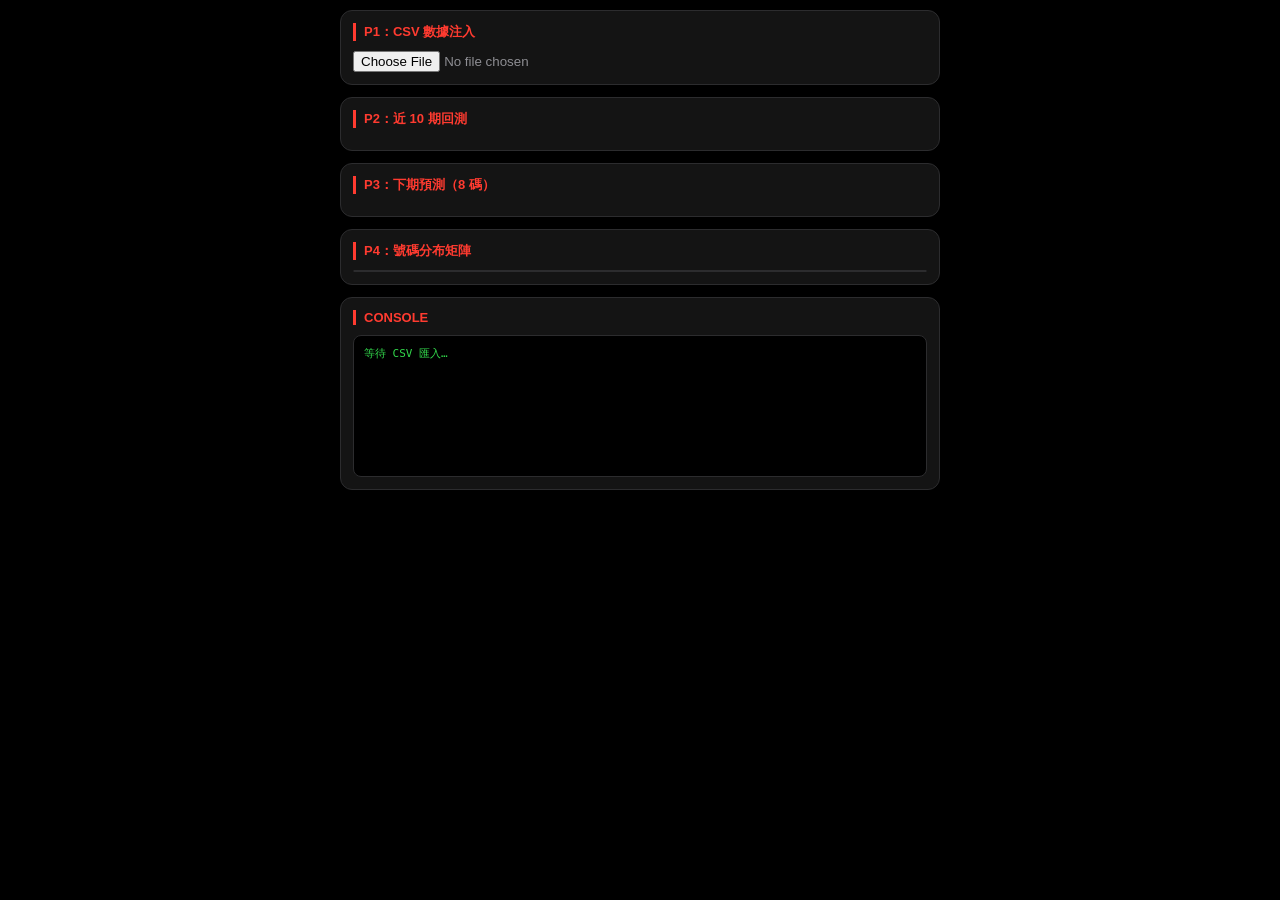
==== index.html @ 47a1ee24 "Update index.html" ====
<!DOCTYPE html>
<html lang="zh-TW">
<head>
<meta charset="UTF-8">
<meta name="viewport" content="width=device-width, initial-scale=1.0, maximum-scale=1.0, user-scalable=no">
<title>Oracle V53.8-天天樂優化版</title>

<style>
:root {
    --bg:#000; --panel:#141414; --primary:#ff3b30;
    --border:#2c2c2e; --text:#fff; --sub:#8e8e93; --hit:#ffd60a;
}
body {
    font-family:'PingFang TC',sans-serif;
    background:var(--bg); color:var(--text);
    margin:0; padding:10px; font-size:13px;
}
.container { max-width:600px; margin:auto; display:flex; flex-direction:column; gap:12px; }
.panel { background:var(--panel); border:1px solid var(--border); border-radius:12px; padding:12px; }
.panel-header {
    color:var(--primary); font-weight:bold;
    border-left:3px solid var(--primary);
    padding-left:8px; margin-bottom:10px;
}
.bt-row { border-bottom:1px solid var(--border); padding:10px 0; display:flex; flex-direction:column; gap:6px; }
.bt-meta { display:flex; justify-content:space-between; color:var(--sub); font-size:11px; }
.num-group { display:flex; gap:4px; align-items:center; }
.num-label { width:30px; font-size:10px; color:var(--sub); }
.n-box {
    width:22px; height:22px; border-radius:4px;
    background:#2c2c2e; display:flex;
    align-items:center; justify-content:center;
    font-size:11px; font-weight:bold;
}
.n-box.hit { background:var(--hit); color:#000; box-shadow:0 0 8px var(--hit); }
.star-tag { background:var(--primary); padding:2px 8px; border-radius:4px; font-weight:900; }
.ball-row { display:flex; flex-wrap:wrap; gap:8px; }
.ball {
    width:40px; height:40px; border-radius:50%;
    display:flex; align-items:center; justify-content:center;
    background:#1a1a1a; border:2px solid var(--primary);
    color:var(--primary); font-size:18px; font-weight:bold;
}
.matrix-scroll { overflow-x:auto; border:1px solid var(--border); border-radius:8px; background:#000; }
.m-table { border-collapse:collapse; white-space:nowrap; width:100%; }
.m-table td,.m-table th { border:1px solid #222; width:20px; height:20px; text-align:center; font-size:10px; }
.m-head { background:#1a1a1a; color:var(--primary); position:sticky; top:0; }
.m-date { background:#1a1a1a; color:var(--sub); position:sticky; left:0; width:50px; z-index:5; }
.m-ball { background:var(--primary); width:12px; height:12px; border-radius:50%; display:inline-block; }
#logBox {
    background:#000; color:#32d74b;
    padding:10px; height:120px;
    overflow-y:auto; font-family:monospace;
    font-size:11px; border:1px solid var(--border);
    border-radius:8px;
}
</style>
</head>

<body>
<div class="container">

<div class="panel">
    <div class="panel-header">P1：CSV 數據注入</div>
    <input type="file" id="csvFile" accept=".csv" style="color:#8e8e93">
</div>

<div class="panel">
    <div class="panel-header">P2：近 10 期回測</div>
    <div id="btBody"></div>
</div>

<div class="panel">
    <div class="panel-header">P3：下期預測（8 碼）</div>
    <div id="nextPred" class="ball-row"></div>
</div>

<div class="panel">
    <div class="panel-header">P4：號碼分布矩陣</div>
    <div id="matrixCont" class="matrix-scroll"></div>
</div>

<div class="panel">
    <div class="panel-header">CONSOLE</div>
    <div id="logBox">等待 CSV 匯入…</div>
</div>

</div>

<script>
let rawData = [];
const pad = n => n.toString().padStart(2,'0');
const log = m => { const b=document.getElementById('logBox'); b.innerHTML+=`> ${m}<br>`; b.scrollTop=b.scrollHeight; };
const formatDate = s => { const p=s.split(/[-/]/); return p.length>=3?`${p[1]}/${p[2]}`:s; };

/* =========================
   天天樂 2★ 穩定核心演算法
   ========================= */
function getPrediction(hist){
    if(hist.length<30) return [1,2,11,12,21,22,31,32];

    const last = hist[hist.length-1].nums;
    let scores=[];

    for(let i=1;i<=39;i++){
        let gap=0;
        for(let k=hist.length-1;k>=0;k--){
            if(!hist[k].nums.includes(i)) gap++;
            else break;
        }
        let hot=0;
        hist.slice(-10).forEach(d=>{ if(d.nums.includes(i)) hot++; });

        let adj=0;
        last.forEach(n=>{
            if(Math.abs(n-i)===1) adj+=1;
            if(n%10===i%10) adj+=1.2;
        });

        scores.push({
            n:i, gap, hot,
            s:(gap>=18&&gap<=30?900:gap>30?300:0)+hot*180+adj*220
        });
    }

    /* 核心 5 碼（密度團塊） */
    let corePool=scores.filter(x=>x.gap>=18&&x.gap<=30).sort((a,b)=>b.s-a.s).slice(0,12);
    let core=[corePool[0].n];

    corePool.forEach(x=>{
        if(core.length>=5) return;
        if(x.n%10===core[0]%10||Math.abs(x.n-core[0])===1) core.push(x.n);
    });
    corePool.forEach(x=>{ if(core.length<5&&!core.includes(x.n)) core.push(x.n); });

    /* 擴展 3 碼（衝星用） */
    let expand=[];
    scores.sort((a,b)=>b.s-a.s).forEach(x=>{
        if(expand.length>=3) return;
        if(!core.includes(x.n)&&core.every(c=>Math.abs(c-x.n)>=2)) expand.push(x.n);
    });

    return [...core,...expand].sort((a,b)=>a-b);
}

/* ========================= */
document.getElementById('csvFile').addEventListener('change',e=>{
    const r=new FileReader();
    r.onload=()=>{
        rawData=r.result.replace(/\r/g,'').trim().split('\n').map(l=>{
            const c=l.split(',');
            return { date:c[0], nums:c.slice(1,6).map(n=>parseInt(n)).filter(n=>!isNaN(n)).sort((a,b)=>a-b) };
        }).filter(r=>r.nums.length===5);
        document.getElementById('logBox').innerHTML='';
        run();
    };
    r.readAsText(e.target.files[0]);
});

function run(){
    let bt='', star={0:0,1:0,2:0,3:0,4:0}, totalHits=0;
    for(let i=30;i<rawData.length;i++){
        const p=getPrediction(rawData.slice(0,i));
        const h=rawData[i].nums.filter(n=>p.includes(n)).length;
        star[Math.min(h,4)]++; totalHits+=h;
    }

    rawData.slice(-10).reverse().forEach(row=>{
        const p=getPrediction(rawData.slice(0,rawData.indexOf(row)));
        const h=row.nums.filter(n=>p.includes(n));
        bt+=`
        <div class="bt-row">
            <div class="bt-meta"><span>${formatDate(row.date)}</span><span class="star-tag">${h.length}★</span></div>
            <div class="num-group"><span class="num-label">開獎</span>${row.nums.map(n=>`<div class="n-box ${p.includes(n)?'hit':''}">${pad(n)}</div>`).join('')}</div>
            <div class="num-group"><span class="num-label">預測</span>${p.map(n=>`<div class="n-box">${pad(n)}</div>`).join('')}</div>
        </div>`;
    });

    document.getElementById('btBody').innerHTML=bt;
    document.getElementById('nextPred').innerHTML=getPrediction(rawData).map(n=>`<div class="ball">${pad(n)}</div>`).join('');

    log(`V53.8 天天樂優化啟動`);
    log(`資料期數：${rawData.length}`);
    log(`平均命中：${(totalHits/(rawData.length-30)).toFixed(2)} 碼`);
    log(`2★以上占比：${((star[2]+star[3]+star[4])/(rawData.length-30)*100).toFixed(1)}%`);
}
</script>
</body>
</html>
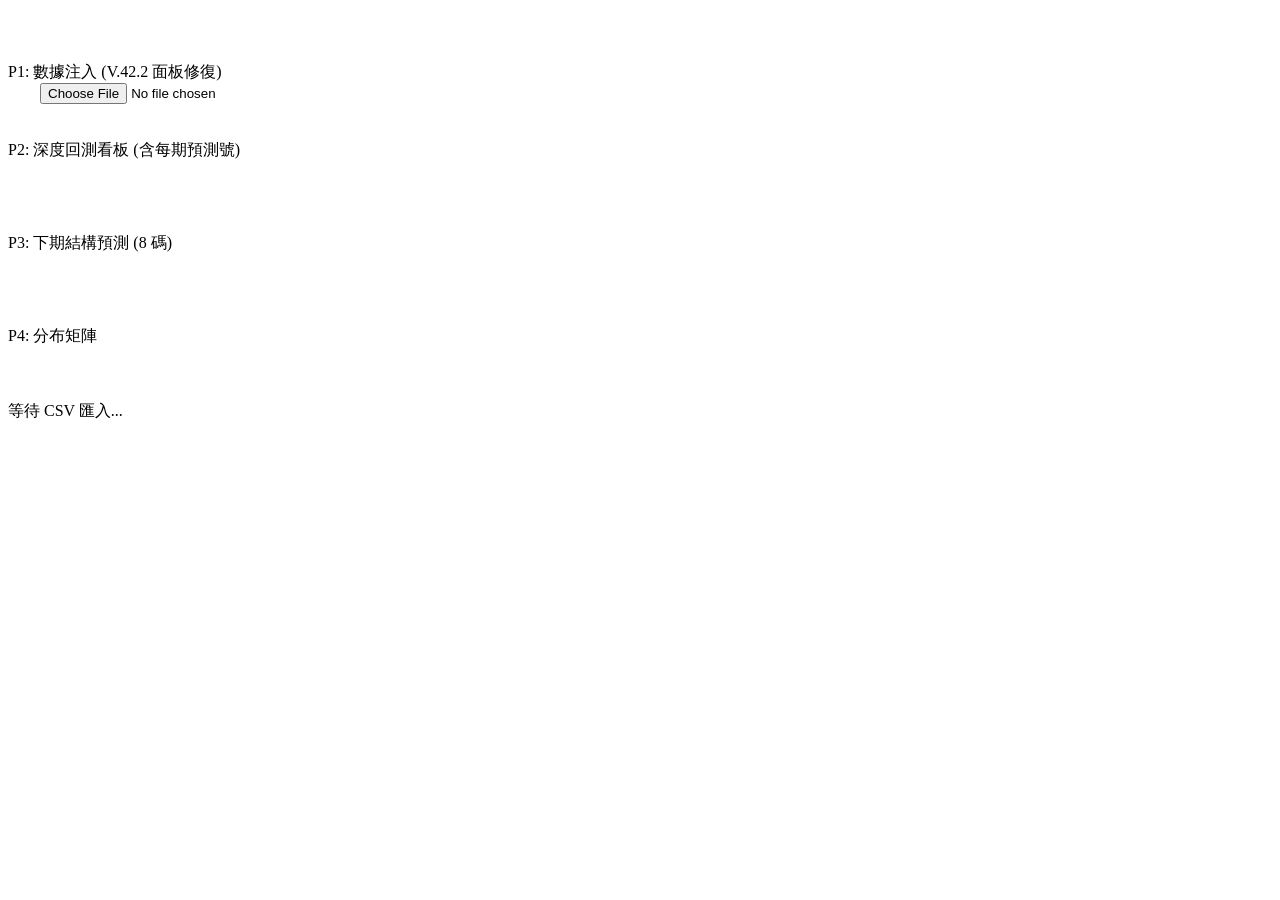
==== commit 2c4bc7e3: "Update index.html" ====
--- a/index.html
+++ b/index.html
@@ -1,189 +1,145 @@
 <!DOCTYPE html>
 <html lang="zh-TW">
 <head>
-<meta charset="UTF-8">
-<meta name="viewport" content="width=device-width, initial-scale=1.0, maximum-scale=1.0, user-scalable=no">
-<title>Oracle V53.8-天天樂優化版</title>
+    <meta charset="UTF-8">
+    <meta name="viewport" content="width=device-width, initial-scale=1.0, maximum-scale=1.0, user-scalable=no">
+    <title>539 精準分析 V.42.2</title>
+    <style>
+        :root { --bg: #000; --panel: #1c1c1e; --primary: #ffd60a; --border: #38383a; --text: #fff; --sub: #8e8e93; --hit: #ff375f; --accent: #0a84ff; --success: #32d74b; }
+        body { font-family: 'PingFang TC', sans-serif; background: var(--bg); color: var(--text); margin: 0; padding: 10px; font-size: 13px; }
+        .container { display: flex; flex-direction: column; gap: 12px; }
+        .panel { background: var(--panel); border-radius: 12px; padding: 12px; border: 1px solid var(--border); }
+        .panel-header { color: var(--primary); font-weight: bold; margin-bottom: 10px; border-left: 3px solid var(--primary); padding-left: 8px; font-size: 14px; }
+        
+        /* P2 修正樣式：確保預測與開獎對齊 */
+        .bt-row { border-bottom: 1px solid var(--border); padding: 10px 0; display: flex; flex-direction: column; gap: 6px; }
+        .bt-meta { display: flex; justify-content: space-between; color: var(--sub); font-size: 11px; }
+        .num-group { display: flex; gap: 4px; align-items: center; }
+        .num-label { font-size: 10px; color: var(--sub); width: 30px; flex-shrink: 0; }
+        .n-box { width: 22px; height: 22px; display: flex; align-items: center; justify-content: center; border-radius: 4px; background: #2c2c2e; font-size: 11px; font-weight: bold; }
+        .n-box.hit { background: var(--primary); color: #000; box-shadow: 0 0 5px var(--primary); }
+        .star-tag { background: var(--success); color: #000; padding: 2px 8px; border-radius: 4px; font-weight: 900; }
 
-<style>
-:root {
-    --bg:#000; --panel:#141414; --primary:#ff3b30;
-    --border:#2c2c2e; --text:#fff; --sub:#8e8e93; --hit:#ffd60a;
-}
-body {
-    font-family:'PingFang TC',sans-serif;
-    background:var(--bg); color:var(--text);
-    margin:0; padding:10px; font-size:13px;
-}
-.container { max-width:600px; margin:auto; display:flex; flex-direction:column; gap:12px; }
-.panel { background:var(--panel); border:1px solid var(--border); border-radius:12px; padding:12px; }
-.panel-header {
-    color:var(--primary); font-weight:bold;
-    border-left:3px solid var(--primary);
-    padding-left:8px; margin-bottom:10px;
-}
-.bt-row { border-bottom:1px solid var(--border); padding:10px 0; display:flex; flex-direction:column; gap:6px; }
-.bt-meta { display:flex; justify-content:space-between; color:var(--sub); font-size:11px; }
-.num-group { display:flex; gap:4px; align-items:center; }
-.num-label { width:30px; font-size:10px; color:var(--sub); }
-.n-box {
-    width:22px; height:22px; border-radius:4px;
-    background:#2c2c2e; display:flex;
-    align-items:center; justify-content:center;
-    font-size:11px; font-weight:bold;
-}
-.n-box.hit { background:var(--hit); color:#000; box-shadow:0 0 8px var(--hit); }
-.star-tag { background:var(--primary); padding:2px 8px; border-radius:4px; font-weight:900; }
-.ball-row { display:flex; flex-wrap:wrap; gap:8px; }
-.ball {
-    width:40px; height:40px; border-radius:50%;
-    display:flex; align-items:center; justify-content:center;
-    background:#1a1a1a; border:2px solid var(--primary);
-    color:var(--primary); font-size:18px; font-weight:bold;
-}
-.matrix-scroll { overflow-x:auto; border:1px solid var(--border); border-radius:8px; background:#000; }
-.m-table { border-collapse:collapse; white-space:nowrap; width:100%; }
-.m-table td,.m-table th { border:1px solid #222; width:20px; height:20px; text-align:center; font-size:10px; }
-.m-head { background:#1a1a1a; color:var(--primary); position:sticky; top:0; }
-.m-date { background:#1a1a1a; color:var(--sub); position:sticky; left:0; width:50px; z-index:5; }
-.m-ball { background:var(--primary); width:12px; height:12px; border-radius:50%; display:inline-block; }
-#logBox {
-    background:#000; color:#32d74b;
-    padding:10px; height:120px;
-    overflow-y:auto; font-family:monospace;
-    font-size:11px; border:1px solid var(--border);
-    border-radius:8px;
-}
-</style>
+        .matrix-scroll { overflow-x: auto; border: 1px solid var(--border); border-radius: 8px; }
+        .m-table { border-collapse: collapse; white-space: nowrap; }
+        .m-table td, .m-table th { border: 1px solid #333; width: 18px; height: 18px; text-align: center; font-size: 9px; }
+        .m-head { background: #2c2c2e; color: var(--primary); position: sticky; top: 0; }
+        .m-date { background: #2c2c2e; color: var(--sub); position: sticky; left: 0; width: 50px; z-index: 5; }
+        .m-ball { background: var(--hit); border-radius: 50%; width: 12px; height: 12px; display: inline-block; }
+        
+        #logBox { background: #000; color: var(--success); padding: 10px; height: 80px; overflow-y: auto; font-family: monospace; font-size: 11px; border: 1px solid var(--border); }
+        .ball-row { display: flex; flex-wrap: wrap; gap: 6px; }
+        .ball { width: 38px; height: 38px; display: flex; align-items: center; justify-content: center; background: #2c2c2e; border-radius: 50%; font-weight: bold; border: 2px solid var(--accent); color: var(--accent); font-size: 16px; }
+    </style>
 </head>
-
 <body>
 <div class="container">
-
-<div class="panel">
-    <div class="panel-header">P1：CSV 數據注入</div>
-    <input type="file" id="csvFile" accept=".csv" style="color:#8e8e93">
-</div>
-
-<div class="panel">
-    <div class="panel-header">P2：近 10 期回測</div>
-    <div id="btBody"></div>
-</div>
-
-<div class="panel">
-    <div class="panel-header">P3：下期預測（8 碼）</div>
-    <div id="nextPred" class="ball-row"></div>
-</div>
-
-<div class="panel">
-    <div class="panel-header">P4：號碼分布矩陣</div>
-    <div id="matrixCont" class="matrix-scroll"></div>
-</div>
-
-<div class="panel">
-    <div class="panel-header">CONSOLE</div>
-    <div id="logBox">等待 CSV 匯入…</div>
-</div>
-
+    <div class="panel">
+        <div class="panel-header">P1: 數據注入 (V.42.2 面板修復)</div>
+        <input type="file" id="csvFile" accept=".csv">
+    </div>
+    <div class="panel">
+        <div class="panel-header">P2: 深度回測看板 (含每期預測號)</div>
+        <div id="btBody"></div>
+    </div>
+    <div class="panel">
+        <div class="panel-header">P3: 下期結構預測 (8 碼)</div>
+        <div id="nextPred" class="ball-row"></div>
+    </div>
+    <div class="panel">
+        <div class="panel-header">P4: 分布矩陣</div>
+        <div class="matrix-scroll" id="matrixCont"></div>
+    </div>
+    <div class="panel"><div id="logBox">等待 CSV 匯入...</div></div>
 </div>
 
 <script>
-let rawData = [];
-const pad = n => n.toString().padStart(2,'0');
-const log = m => { const b=document.getElementById('logBox'); b.innerHTML+=`> ${m}<br>`; b.scrollTop=b.scrollHeight; };
-const formatDate = s => { const p=s.split(/[-/]/); return p.length>=3?`${p[1]}/${p[2]}`:s; };
+    let rawData = [];
+    const log = (m) => { const b = document.getElementById('logBox'); b.innerHTML += `> ${m}<br>`; b.scrollTop = b.scrollHeight; };
+    const pad = (n) => n.toString().padStart(2, '0');
+    const formatDate = (s) => { const p = s.split(/[-/]/); return p.length >= 3 ? `${p[1]}/${p[2]}` : s; };
 
-/* =========================
-   天天樂 2★ 穩定核心演算法
-   ========================= */
-function getPrediction(hist){
-    if(hist.length<30) return [1,2,11,12,21,22,31,32];
+    function getV422Prediction(hist) {
+        if(hist.length < 20) return [1,2,3,4,5,6,7,8];
+        let stats = Array(40).fill(0).map((_, i) => ({ n: i, score: 0 }));
+        const lastRow = hist[hist.length-1].nums;
+        for(let i=1; i<=39; i++) {
+            let gap = 0;
+            for(let k=hist.length-1; k>=0; k--) {
+                if(!hist[k].nums.includes(i)) gap++; else break;
+            }
+            stats[i].score += (gap <= 12) ? (gap * 3.0) : Math.max(0, 38 - gap); 
+        }
+        let tailMap = Array(10).fill(0);
+        hist.slice(-15).forEach(d => d.nums.forEach(n => tailMap[n%10]++));
+        for(let i=1; i<=39; i++) stats[i].score += (tailMap[i%10] * 3.2);
+        lastRow.forEach(ln => {
+            if(ln > 1) stats[ln-1].score += 20;
+            if(ln < 39) stats[ln+1].score += 20;
+            stats[ln].score += 15; 
+        });
+        let zones = [[],[],[]];
+        for(let i=1; i<=39; i++) {
+            let z = Math.min(Math.floor((i-1)/13), 2);
+            zones[z].push(stats[i]);
+        }
+        let pool = [];
+        zones.forEach(z => pool.push(...z.sort((a,b)=>b.score-a.score).slice(0, 3)));
+        return pool.sort((a,b)=>b.score-a.score || a.n-b.n).slice(0, 8).map(x=>x.n).sort((a,b)=>a-b);
+    }
 
-    const last = hist[hist.length-1].nums;
-    let scores=[];
+    document.getElementById('csvFile').addEventListener('change', e => {
+        const reader = new FileReader();
+        reader.onload = () => {
+            rawData = reader.result.replace(/\r/g, "").trim().split('\n').map(l => {
+                const c = l.split(',');
+                return { date: c[0].trim(), nums: c.slice(1, 6).map(x => parseInt(x.trim())).filter(x => !isNaN(x)).sort((a,b)=>a-b) };
+            }).filter(r => r.nums.length === 5);
+            document.getElementById('logBox').innerHTML = "";
+            runV422();
+        };
+        reader.readAsText(e.target.files[0]);
+    });
 
-    for(let i=1;i<=39;i++){
-        let gap=0;
-        for(let k=hist.length-1;k>=0;k--){
-            if(!hist[k].nums.includes(i)) gap++;
-            else break;
-        }
-        let hot=0;
-        hist.slice(-10).forEach(d=>{ if(d.nums.includes(i)) hot++; });
-
-        let adj=0;
-        last.forEach(n=>{
-            if(Math.abs(n-i)===1) adj+=1;
-            if(n%10===i%10) adj+=1.2;
-        });
-
-        scores.push({
-            n:i, gap, hot,
-            s:(gap>=18&&gap<=30?900:gap>30?300:0)+hot*180+adj*220
-        });
-    }
-
-    /* 核心 5 碼（密度團塊） */
-    let corePool=scores.filter(x=>x.gap>=18&&x.gap<=30).sort((a,b)=>b.s-a.s).slice(0,12);
-    let core=[corePool[0].n];
-
-    corePool.forEach(x=>{
-        if(core.length>=5) return;
-        if(x.n%10===core[0]%10||Math.abs(x.n-core[0])===1) core.push(x.n);
-    });
-    corePool.forEach(x=>{ if(core.length<5&&!core.includes(x.n)) core.push(x.n); });
-
-    /* 擴展 3 碼（衝星用） */
-    let expand=[];
-    scores.sort((a,b)=>b.s-a.s).forEach(x=>{
-        if(expand.length>=3) return;
-        if(!core.includes(x.n)&&core.every(c=>Math.abs(c-x.n)>=2)) expand.push(x.n);
-    });
-
-    return [...core,...expand].sort((a,b)=>a-b);
-}
-
-/* ========================= */
-document.getElementById('csvFile').addEventListener('change',e=>{
-    const r=new FileReader();
-    r.onload=()=>{
-        rawData=r.result.replace(/\r/g,'').trim().split('\n').map(l=>{
-            const c=l.split(',');
-            return { date:c[0], nums:c.slice(1,6).map(n=>parseInt(n)).filter(n=>!isNaN(n)).sort((a,b)=>a-b) };
-        }).filter(r=>r.nums.length===5);
-        document.getElementById('logBox').innerHTML='';
-        run();
-    };
-    r.readAsText(e.target.files[0]);
-});
-
-function run(){
-    let bt='', star={0:0,1:0,2:0,3:0,4:0}, totalHits=0;
-    for(let i=30;i<rawData.length;i++){
-        const p=getPrediction(rawData.slice(0,i));
-        const h=rawData[i].nums.filter(n=>p.includes(n)).length;
-        star[Math.min(h,4)]++; totalHits+=h;
-    }
-
-    rawData.slice(-10).reverse().forEach(row=>{
-        const p=getPrediction(rawData.slice(0,rawData.indexOf(row)));
-        const h=row.nums.filter(n=>p.includes(n));
-        bt+=`
-        <div class="bt-row">
-            <div class="bt-meta"><span>${formatDate(row.date)}</span><span class="star-tag">${h.length}★</span></div>
-            <div class="num-group"><span class="num-label">開獎</span>${row.nums.map(n=>`<div class="n-box ${p.includes(n)?'hit':''}">${pad(n)}</div>`).join('')}</div>
-            <div class="num-group"><span class="num-label">預測</span>${p.map(n=>`<div class="n-box">${pad(n)}</div>`).join('')}</div>
-        </div>`;
-    });
-
-    document.getElementById('btBody').innerHTML=bt;
-    document.getElementById('nextPred').innerHTML=getPrediction(rawData).map(n=>`<div class="ball">${pad(n)}</div>`).join('');
-
-    log(`V53.8 天天樂優化啟動`);
-    log(`資料期數：${rawData.length}`);
-    log(`平均命中：${(totalHits/(rawData.length-30)).toFixed(2)} 碼`);
-    log(`2★以上占比：${((star[2]+star[3]+star[4])/(rawData.length-30)*100).toFixed(1)}%`);
-}
+    function runV422() {
+        let btHtml = "";
+        let hitsArr = [];
+        // P2 核心修正點：確保 pred 變數正確生成並顯示
+        rawData.slice(-10).reverse().forEach(row => {
+            const histSlice = rawData.slice(0, rawData.indexOf(row));
+            const pred = getV422Prediction(histSlice);
+            const hits = row.nums.filter(n => pred.includes(n));
+            hitsArr.push(hits.length);
+            
+            btHtml += `<div class="bt-row">
+                <div class="bt-meta"><span>📅 ${formatDate(row.date)}</span> <span class="star-tag">${hits.length} ★</span></div>
+                <div class="num-group">
+                    <span class="num-label">開獎</span>
+                    ${row.nums.map(n => `<div class="n-box ${pred.includes(n)?'hit':''}">${pad(n)}</div>`).join('')}
+                </div>
+                <div class="num-group">
+                    <span class="num-label">預測</span>
+                    ${pred.map(n => `<div class="n-box" style="color:${row.nums.includes(n)?'var(--primary)':'#888'}; font-weight:${row.nums.includes(n)?'900':'normal'}">${pad(n)}</div>`).join('')}
+                </div>
+            </div>`;
+        });
+        document.getElementById('btBody').innerHTML = btHtml;
+        const next = getV422Prediction(rawData);
+        document.getElementById('nextPred').innerHTML = next.map(n => `<div class="ball">${pad(n)}</div>`).join('');
+        
+        let mHtml = `<table class="m-table"><thead><tr><th class="m-date">日</th>`;
+        for(let i=1; i<=39; i++) mHtml += `<th class="m-head">${pad(i)}</th>`;
+        mHtml += `</tr></thead><tbody>`;
+        rawData.slice(-15).reverse().forEach(row => {
+            mHtml += `<tr><td class="m-date">${formatDate(row.date)}</td>`;
+            for(let i=1; i<=39; i++) mHtml += `<td>${row.nums.includes(i) ? '<span class="m-ball"></span>' : ''}</td>`;
+            mHtml += `</tr>`;
+        });
+        document.getElementById('matrixCont').innerHTML = mHtml + `</tbody></table>`;
+        const avg = hitsArr.length > 0 ? hitsArr.reduce((a,b)=>a+b,0)/hitsArr.length : 0;
+        log(`CSV 讀取: ${rawData.length} 期 | 期望值: ${avg.toFixed(1)} 碼/期`);
+        log(`面板修復完成：P2 預測號碼已恢復顯示。`);
+    }
 </script>
 </body>
 </html>
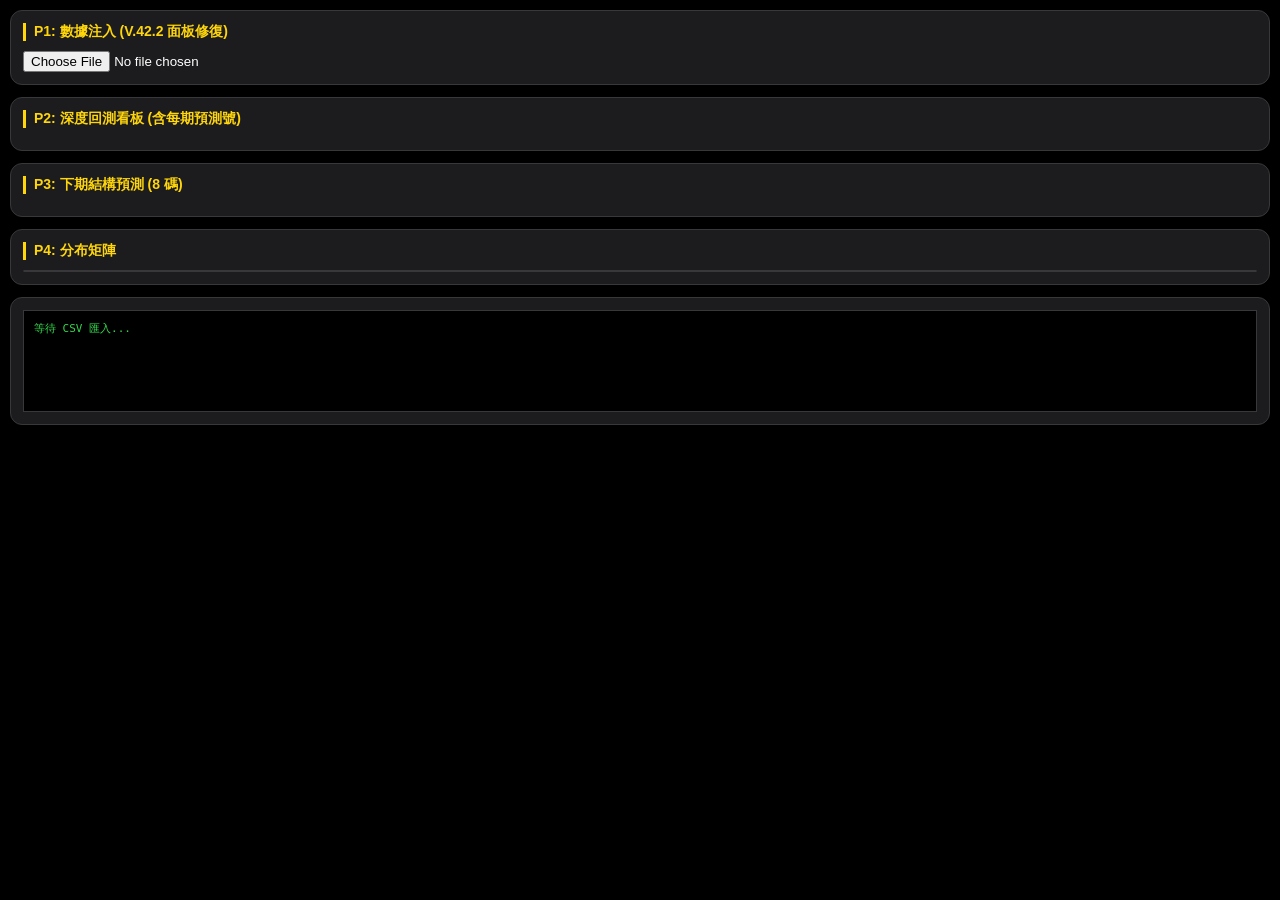
==== commit aa15e733: "Update index.html" ====
--- a/index.html
+++ b/index.html
@@ -1,145 +1,145 @@
 <!DOCTYPE html>
 <html lang="zh-TW">
 <head>
-    <meta charset="UTF-8">
-    <meta name="viewport" content="width=device-width, initial-scale=1.0, maximum-scale=1.0, user-scalable=no">
-    <title>539 精準分析 V.42.2</title>
-    <style>
-        :root { --bg: #000; --panel: #1c1c1e; --primary: #ffd60a; --border: #38383a; --text: #fff; --sub: #8e8e93; --hit: #ff375f; --accent: #0a84ff; --success: #32d74b; }
-        body { font-family: 'PingFang TC', sans-serif; background: var(--bg); color: var(--text); margin: 0; padding: 10px; font-size: 13px; }
-        .container { display: flex; flex-direction: column; gap: 12px; }
-        .panel { background: var(--panel); border-radius: 12px; padding: 12px; border: 1px solid var(--border); }
-        .panel-header { color: var(--primary); font-weight: bold; margin-bottom: 10px; border-left: 3px solid var(--primary); padding-left: 8px; font-size: 14px; }
-        
-        /* P2 修正樣式：確保預測與開獎對齊 */
-        .bt-row { border-bottom: 1px solid var(--border); padding: 10px 0; display: flex; flex-direction: column; gap: 6px; }
-        .bt-meta { display: flex; justify-content: space-between; color: var(--sub); font-size: 11px; }
-        .num-group { display: flex; gap: 4px; align-items: center; }
-        .num-label { font-size: 10px; color: var(--sub); width: 30px; flex-shrink: 0; }
-        .n-box { width: 22px; height: 22px; display: flex; align-items: center; justify-content: center; border-radius: 4px; background: #2c2c2e; font-size: 11px; font-weight: bold; }
-        .n-box.hit { background: var(--primary); color: #000; box-shadow: 0 0 5px var(--primary); }
-        .star-tag { background: var(--success); color: #000; padding: 2px 8px; border-radius: 4px; font-weight: 900; }
+    <meta charset="UTF-8">
+    <meta name="viewport" content="width=device-width, initial-scale=1.0, maximum-scale=1.0, user-scalable=no">
+    <title>539 精準分析 V.42.2</title>
+    <style>
+        :root { --bg: #000; --panel: #1c1c1e; --primary: #ffd60a; --border: #38383a; --text: #fff; --sub: #8e8e93; --hit: #ff375f; --accent: #0a84ff; --success: #32d74b; }
+        body { font-family: 'PingFang TC', sans-serif; background: var(--bg); color: var(--text); margin: 0; padding: 10px; font-size: 13px; }
+        .container { display: flex; flex-direction: column; gap: 12px; }
+        .panel { background: var(--panel); border-radius: 12px; padding: 12px; border: 1px solid var(--border); }
+        .panel-header { color: var(--primary); font-weight: bold; margin-bottom: 10px; border-left: 3px solid var(--primary); padding-left: 8px; font-size: 14px; }
+        
+        /* P2 修正樣式：確保預測與開獎對齊 */
+        .bt-row { border-bottom: 1px solid var(--border); padding: 10px 0; display: flex; flex-direction: column; gap: 6px; }
+        .bt-meta { display: flex; justify-content: space-between; color: var(--sub); font-size: 11px; }
+        .num-group { display: flex; gap: 4px; align-items: center; }
+        .num-label { font-size: 10px; color: var(--sub); width: 30px; flex-shrink: 0; }
+        .n-box { width: 22px; height: 22px; display: flex; align-items: center; justify-content: center; border-radius: 4px; background: #2c2c2e; font-size: 11px; font-weight: bold; }
+        .n-box.hit { background: var(--primary); color: #000; box-shadow: 0 0 5px var(--primary); }
+        .star-tag { background: var(--success); color: #000; padding: 2px 8px; border-radius: 4px; font-weight: 900; }
 
-        .matrix-scroll { overflow-x: auto; border: 1px solid var(--border); border-radius: 8px; }
-        .m-table { border-collapse: collapse; white-space: nowrap; }
-        .m-table td, .m-table th { border: 1px solid #333; width: 18px; height: 18px; text-align: center; font-size: 9px; }
-        .m-head { background: #2c2c2e; color: var(--primary); position: sticky; top: 0; }
-        .m-date { background: #2c2c2e; color: var(--sub); position: sticky; left: 0; width: 50px; z-index: 5; }
-        .m-ball { background: var(--hit); border-radius: 50%; width: 12px; height: 12px; display: inline-block; }
-        
-        #logBox { background: #000; color: var(--success); padding: 10px; height: 80px; overflow-y: auto; font-family: monospace; font-size: 11px; border: 1px solid var(--border); }
-        .ball-row { display: flex; flex-wrap: wrap; gap: 6px; }
-        .ball { width: 38px; height: 38px; display: flex; align-items: center; justify-content: center; background: #2c2c2e; border-radius: 50%; font-weight: bold; border: 2px solid var(--accent); color: var(--accent); font-size: 16px; }
-    </style>
+        .matrix-scroll { overflow-x: auto; border: 1px solid var(--border); border-radius: 8px; }
+        .m-table { border-collapse: collapse; white-space: nowrap; }
+        .m-table td, .m-table th { border: 1px solid #333; width: 18px; height: 18px; text-align: center; font-size: 9px; }
+        .m-head { background: #2c2c2e; color: var(--primary); position: sticky; top: 0; }
+        .m-date { background: #2c2c2e; color: var(--sub); position: sticky; left: 0; width: 50px; z-index: 5; }
+        .m-ball { background: var(--hit); border-radius: 50%; width: 12px; height: 12px; display: inline-block; }
+        
+        #logBox { background: #000; color: var(--success); padding: 10px; height: 80px; overflow-y: auto; font-family: monospace; font-size: 11px; border: 1px solid var(--border); }
+        .ball-row { display: flex; flex-wrap: wrap; gap: 6px; }
+        .ball { width: 38px; height: 38px; display: flex; align-items: center; justify-content: center; background: #2c2c2e; border-radius: 50%; font-weight: bold; border: 2px solid var(--accent); color: var(--accent); font-size: 16px; }
+    </style>
 </head>
 <body>
 <div class="container">
-    <div class="panel">
-        <div class="panel-header">P1: 數據注入 (V.42.2 面板修復)</div>
-        <input type="file" id="csvFile" accept=".csv">
-    </div>
-    <div class="panel">
-        <div class="panel-header">P2: 深度回測看板 (含每期預測號)</div>
-        <div id="btBody"></div>
-    </div>
-    <div class="panel">
-        <div class="panel-header">P3: 下期結構預測 (8 碼)</div>
-        <div id="nextPred" class="ball-row"></div>
-    </div>
-    <div class="panel">
-        <div class="panel-header">P4: 分布矩陣</div>
-        <div class="matrix-scroll" id="matrixCont"></div>
-    </div>
-    <div class="panel"><div id="logBox">等待 CSV 匯入...</div></div>
+    <div class="panel">
+        <div class="panel-header">P1: 數據注入 (V.42.2 面板修復)</div>
+        <input type="file" id="csvFile" accept=".csv">
+    </div>
+    <div class="panel">
+        <div class="panel-header">P2: 深度回測看板 (含每期預測號)</div>
+        <div id="btBody"></div>
+    </div>
+    <div class="panel">
+        <div class="panel-header">P3: 下期結構預測 (8 碼)</div>
+        <div id="nextPred" class="ball-row"></div>
+    </div>
+    <div class="panel">
+        <div class="panel-header">P4: 分布矩陣</div>
+        <div class="matrix-scroll" id="matrixCont"></div>
+    </div>
+    <div class="panel"><div id="logBox">等待 CSV 匯入...</div></div>
 </div>
 
 <script>
-    let rawData = [];
-    const log = (m) => { const b = document.getElementById('logBox'); b.innerHTML += `> ${m}<br>`; b.scrollTop = b.scrollHeight; };
-    const pad = (n) => n.toString().padStart(2, '0');
-    const formatDate = (s) => { const p = s.split(/[-/]/); return p.length >= 3 ? `${p[1]}/${p[2]}` : s; };
+    let rawData = [];
+    const log = (m) => { const b = document.getElementById('logBox'); b.innerHTML += `> ${m}<br>`; b.scrollTop = b.scrollHeight; };
+    const pad = (n) => n.toString().padStart(2, '0');
+    const formatDate = (s) => { const p = s.split(/[-/]/); return p.length >= 3 ? `${p[1]}/${p[2]}` : s; };
 
-    function getV422Prediction(hist) {
-        if(hist.length < 20) return [1,2,3,4,5,6,7,8];
-        let stats = Array(40).fill(0).map((_, i) => ({ n: i, score: 0 }));
-        const lastRow = hist[hist.length-1].nums;
-        for(let i=1; i<=39; i++) {
-            let gap = 0;
-            for(let k=hist.length-1; k>=0; k--) {
-                if(!hist[k].nums.includes(i)) gap++; else break;
-            }
-            stats[i].score += (gap <= 12) ? (gap * 3.0) : Math.max(0, 38 - gap); 
-        }
-        let tailMap = Array(10).fill(0);
-        hist.slice(-15).forEach(d => d.nums.forEach(n => tailMap[n%10]++));
-        for(let i=1; i<=39; i++) stats[i].score += (tailMap[i%10] * 3.2);
-        lastRow.forEach(ln => {
-            if(ln > 1) stats[ln-1].score += 20;
-            if(ln < 39) stats[ln+1].score += 20;
-            stats[ln].score += 15; 
-        });
-        let zones = [[],[],[]];
-        for(let i=1; i<=39; i++) {
-            let z = Math.min(Math.floor((i-1)/13), 2);
-            zones[z].push(stats[i]);
-        }
-        let pool = [];
-        zones.forEach(z => pool.push(...z.sort((a,b)=>b.score-a.score).slice(0, 3)));
-        return pool.sort((a,b)=>b.score-a.score || a.n-b.n).slice(0, 8).map(x=>x.n).sort((a,b)=>a-b);
-    }
+    function getV422Prediction(hist) {
+        if(hist.length < 20) return [1,2,3,4,5,6,7,8];
+        let stats = Array(40).fill(0).map((_, i) => ({ n: i, score: 0 }));
+        const lastRow = hist[hist.length-1].nums;
+        for(let i=1; i<=39; i++) {
+            let gap = 0;
+            for(let k=hist.length-1; k>=0; k--) {
+                if(!hist[k].nums.includes(i)) gap++; else break;
+            }
+            stats[i].score += (gap <= 12) ? (gap * 3.0) : Math.max(0, 38 - gap); 
+        }
+        let tailMap = Array(10).fill(0);
+        hist.slice(-15).forEach(d => d.nums.forEach(n => tailMap[n%10]++));
+        for(let i=1; i<=39; i++) stats[i].score += (tailMap[i%10] * 3.2);
+        lastRow.forEach(ln => {
+            if(ln > 1) stats[ln-1].score += 20;
+            if(ln < 39) stats[ln+1].score += 20;
+            stats[ln].score += 15; 
+        });
+        let zones = [[],[],[]];
+        for(let i=1; i<=39; i++) {
+            let z = Math.min(Math.floor((i-1)/13), 2);
+            zones[z].push(stats[i]);
+        }
+        let pool = [];
+        zones.forEach(z => pool.push(...z.sort((a,b)=>b.score-a.score).slice(0, 3)));
+        return pool.sort((a,b)=>b.score-a.score || a.n-b.n).slice(0, 8).map(x=>x.n).sort((a,b)=>a-b);
+    }
 
-    document.getElementById('csvFile').addEventListener('change', e => {
-        const reader = new FileReader();
-        reader.onload = () => {
-            rawData = reader.result.replace(/\r/g, "").trim().split('\n').map(l => {
-                const c = l.split(',');
-                return { date: c[0].trim(), nums: c.slice(1, 6).map(x => parseInt(x.trim())).filter(x => !isNaN(x)).sort((a,b)=>a-b) };
-            }).filter(r => r.nums.length === 5);
-            document.getElementById('logBox').innerHTML = "";
-            runV422();
-        };
-        reader.readAsText(e.target.files[0]);
-    });
+    document.getElementById('csvFile').addEventListener('change', e => {
+        const reader = new FileReader();
+        reader.onload = () => {
+            rawData = reader.result.replace(/\r/g, "").trim().split('\n').map(l => {
+                const c = l.split(',');
+                return { date: c[0].trim(), nums: c.slice(1, 6).map(x => parseInt(x.trim())).filter(x => !isNaN(x)).sort((a,b)=>a-b) };
+            }).filter(r => r.nums.length === 5);
+            document.getElementById('logBox').innerHTML = "";
+            runV422();
+        };
+        reader.readAsText(e.target.files[0]);
+    });
 
-    function runV422() {
-        let btHtml = "";
-        let hitsArr = [];
-        // P2 核心修正點：確保 pred 變數正確生成並顯示
-        rawData.slice(-10).reverse().forEach(row => {
-            const histSlice = rawData.slice(0, rawData.indexOf(row));
-            const pred = getV422Prediction(histSlice);
-            const hits = row.nums.filter(n => pred.includes(n));
-            hitsArr.push(hits.length);
-            
-            btHtml += `<div class="bt-row">
-                <div class="bt-meta"><span>📅 ${formatDate(row.date)}</span> <span class="star-tag">${hits.length} ★</span></div>
-                <div class="num-group">
-                    <span class="num-label">開獎</span>
-                    ${row.nums.map(n => `<div class="n-box ${pred.includes(n)?'hit':''}">${pad(n)}</div>`).join('')}
-                </div>
-                <div class="num-group">
-                    <span class="num-label">預測</span>
-                    ${pred.map(n => `<div class="n-box" style="color:${row.nums.includes(n)?'var(--primary)':'#888'}; font-weight:${row.nums.includes(n)?'900':'normal'}">${pad(n)}</div>`).join('')}
-                </div>
-            </div>`;
-        });
-        document.getElementById('btBody').innerHTML = btHtml;
-        const next = getV422Prediction(rawData);
-        document.getElementById('nextPred').innerHTML = next.map(n => `<div class="ball">${pad(n)}</div>`).join('');
-        
-        let mHtml = `<table class="m-table"><thead><tr><th class="m-date">日</th>`;
-        for(let i=1; i<=39; i++) mHtml += `<th class="m-head">${pad(i)}</th>`;
-        mHtml += `</tr></thead><tbody>`;
-        rawData.slice(-15).reverse().forEach(row => {
-            mHtml += `<tr><td class="m-date">${formatDate(row.date)}</td>`;
-            for(let i=1; i<=39; i++) mHtml += `<td>${row.nums.includes(i) ? '<span class="m-ball"></span>' : ''}</td>`;
-            mHtml += `</tr>`;
-        });
-        document.getElementById('matrixCont').innerHTML = mHtml + `</tbody></table>`;
-        const avg = hitsArr.length > 0 ? hitsArr.reduce((a,b)=>a+b,0)/hitsArr.length : 0;
-        log(`CSV 讀取: ${rawData.length} 期 | 期望值: ${avg.toFixed(1)} 碼/期`);
-        log(`面板修復完成：P2 預測號碼已恢復顯示。`);
-    }
+    function runV422() {
+        let btHtml = "";
+        let hitsArr = [];
+        // P2 核心修正點：確保 pred 變數正確生成並顯示
+        rawData.slice(-10).reverse().forEach(row => {
+            const histSlice = rawData.slice(0, rawData.indexOf(row));
+            const pred = getV422Prediction(histSlice);
+            const hits = row.nums.filter(n => pred.includes(n));
+            hitsArr.push(hits.length);
+            
+            btHtml += `<div class="bt-row">
+                <div class="bt-meta"><span>📅 ${formatDate(row.date)}</span> <span class="star-tag">${hits.length} ★</span></div>
+                <div class="num-group">
+                    <span class="num-label">開獎</span>
+                    ${row.nums.map(n => `<div class="n-box ${pred.includes(n)?'hit':''}">${pad(n)}</div>`).join('')}
+                </div>
+                <div class="num-group">
+                    <span class="num-label">預測</span>
+                    ${pred.map(n => `<div class="n-box" style="color:${row.nums.includes(n)?'var(--primary)':'#888'}; font-weight:${row.nums.includes(n)?'900':'normal'}">${pad(n)}</div>`).join('')}
+                </div>
+            </div>`;
+        });
+        document.getElementById('btBody').innerHTML = btHtml;
+        const next = getV422Prediction(rawData);
+        document.getElementById('nextPred').innerHTML = next.map(n => `<div class="ball">${pad(n)}</div>`).join('');
+        
+        let mHtml = `<table class="m-table"><thead><tr><th class="m-date">日</th>`;
+        for(let i=1; i<=39; i++) mHtml += `<th class="m-head">${pad(i)}</th>`;
+        mHtml += `</tr></thead><tbody>`;
+        rawData.slice(-15).reverse().forEach(row => {
+            mHtml += `<tr><td class="m-date">${formatDate(row.date)}</td>`;
+            for(let i=1; i<=39; i++) mHtml += `<td>${row.nums.includes(i) ? '<span class="m-ball"></span>' : ''}</td>`;
+            mHtml += `</tr>`;
+        });
+        document.getElementById('matrixCont').innerHTML = mHtml + `</tbody></table>`;
+        const avg = hitsArr.length > 0 ? hitsArr.reduce((a,b)=>a+b,0)/hitsArr.length : 0;
+        log(`CSV 讀取: ${rawData.length} 期 | 期望值: ${avg.toFixed(1)} 碼/期`);
+        log(`面板修復完成：P2 預測號碼已恢復顯示。`);
+    }
 </script>
 </body>
 </html>
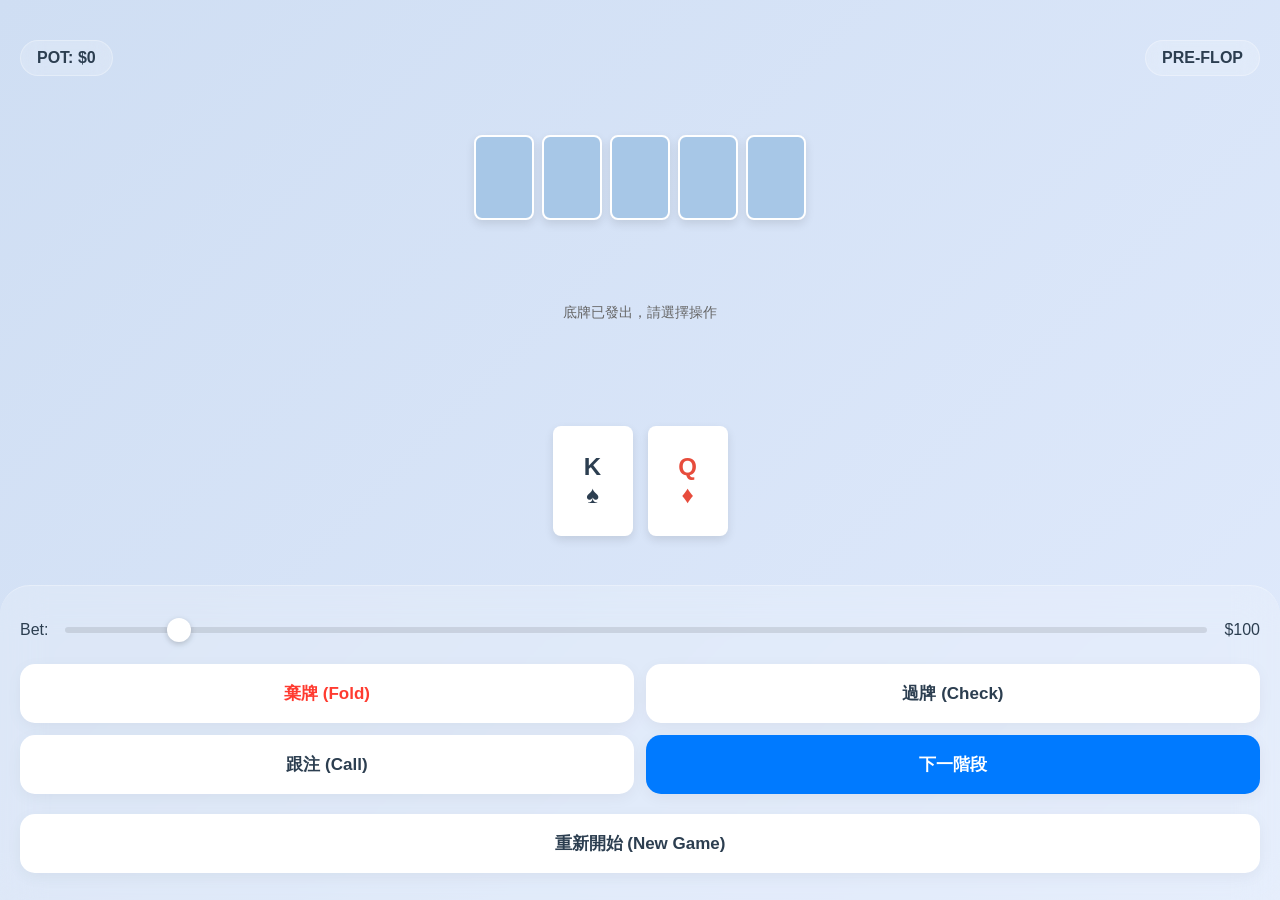
==== commit fa4d5714: "Create index.html" ====
--- a/index.html
+++ b/index.html
@@ -1,145 +1,334 @@
-<!DOCTYPE html>
-<html lang="zh-TW">
-<head>
-    <meta charset="UTF-8">
-    <meta name="viewport" content="width=device-width, initial-scale=1.0, maximum-scale=1.0, user-scalable=no">
-    <title>539 精準分析 V.42.2</title>
-    <style>
-        :root { --bg: #000; --panel: #1c1c1e; --primary: #ffd60a; --border: #38383a; --text: #fff; --sub: #8e8e93; --hit: #ff375f; --accent: #0a84ff; --success: #32d74b; }
-        body { font-family: 'PingFang TC', sans-serif; background: var(--bg); color: var(--text); margin: 0; padding: 10px; font-size: 13px; }
-        .container { display: flex; flex-direction: column; gap: 12px; }
-        .panel { background: var(--panel); border-radius: 12px; padding: 12px; border: 1px solid var(--border); }
-        .panel-header { color: var(--primary); font-weight: bold; margin-bottom: 10px; border-left: 3px solid var(--primary); padding-left: 8px; font-size: 14px; }
-        
-        /* P2 修正樣式：確保預測與開獎對齊 */
-        .bt-row { border-bottom: 1px solid var(--border); padding: 10px 0; display: flex; flex-direction: column; gap: 6px; }
-        .bt-meta { display: flex; justify-content: space-between; color: var(--sub); font-size: 11px; }
-        .num-group { display: flex; gap: 4px; align-items: center; }
-        .num-label { font-size: 10px; color: var(--sub); width: 30px; flex-shrink: 0; }
-        .n-box { width: 22px; height: 22px; display: flex; align-items: center; justify-content: center; border-radius: 4px; background: #2c2c2e; font-size: 11px; font-weight: bold; }
-        .n-box.hit { background: var(--primary); color: #000; box-shadow: 0 0 5px var(--primary); }
-        .star-tag { background: var(--success); color: #000; padding: 2px 8px; border-radius: 4px; font-weight: 900; }
-
-        .matrix-scroll { overflow-x: auto; border: 1px solid var(--border); border-radius: 8px; }
-        .m-table { border-collapse: collapse; white-space: nowrap; }
-        .m-table td, .m-table th { border: 1px solid #333; width: 18px; height: 18px; text-align: center; font-size: 9px; }
-        .m-head { background: #2c2c2e; color: var(--primary); position: sticky; top: 0; }
-        .m-date { background: #2c2c2e; color: var(--sub); position: sticky; left: 0; width: 50px; z-index: 5; }
-        .m-ball { background: var(--hit); border-radius: 50%; width: 12px; height: 12px; display: inline-block; }
-        
-        #logBox { background: #000; color: var(--success); padding: 10px; height: 80px; overflow-y: auto; font-family: monospace; font-size: 11px; border: 1px solid var(--border); }
-        .ball-row { display: flex; flex-wrap: wrap; gap: 6px; }
-        .ball { width: 38px; height: 38px; display: flex; align-items: center; justify-content: center; background: #2c2c2e; border-radius: 50%; font-weight: bold; border: 2px solid var(--accent); color: var(--accent); font-size: 16px; }
-    </style>
-</head>
-<body>
-<div class="container">
-    <div class="panel">
-        <div class="panel-header">P1: 數據注入 (V.42.2 面板修復)</div>
-        <input type="file" id="csvFile" accept=".csv">
-    </div>
-    <div class="panel">
-        <div class="panel-header">P2: 深度回測看板 (含每期預測號)</div>
-        <div id="btBody"></div>
-    </div>
-    <div class="panel">
-        <div class="panel-header">P3: 下期結構預測 (8 碼)</div>
-        <div id="nextPred" class="ball-row"></div>
-    </div>
-    <div class="panel">
-        <div class="panel-header">P4: 分布矩陣</div>
-        <div class="matrix-scroll" id="matrixCont"></div>
-    </div>
-    <div class="panel"><div id="logBox">等待 CSV 匯入...</div></div>
-</div>
-
-<script>
-    let rawData = [];
-    const log = (m) => { const b = document.getElementById('logBox'); b.innerHTML += `> ${m}<br>`; b.scrollTop = b.scrollHeight; };
-    const pad = (n) => n.toString().padStart(2, '0');
-    const formatDate = (s) => { const p = s.split(/[-/]/); return p.length >= 3 ? `${p[1]}/${p[2]}` : s; };
-
-    function getV422Prediction(hist) {
-        if(hist.length < 20) return [1,2,3,4,5,6,7,8];
-        let stats = Array(40).fill(0).map((_, i) => ({ n: i, score: 0 }));
-        const lastRow = hist[hist.length-1].nums;
-        for(let i=1; i<=39; i++) {
-            let gap = 0;
-            for(let k=hist.length-1; k>=0; k--) {
-                if(!hist[k].nums.includes(i)) gap++; else break;
-            }
-            stats[i].score += (gap <= 12) ? (gap * 3.0) : Math.max(0, 38 - gap); 
-        }
-        let tailMap = Array(10).fill(0);
-        hist.slice(-15).forEach(d => d.nums.forEach(n => tailMap[n%10]++));
-        for(let i=1; i<=39; i++) stats[i].score += (tailMap[i%10] * 3.2);
-        lastRow.forEach(ln => {
-            if(ln > 1) stats[ln-1].score += 20;
-            if(ln < 39) stats[ln+1].score += 20;
-            stats[ln].score += 15; 
-        });
-        let zones = [[],[],[]];
-        for(let i=1; i<=39; i++) {
-            let z = Math.min(Math.floor((i-1)/13), 2);
-            zones[z].push(stats[i]);
-        }
-        let pool = [];
-        zones.forEach(z => pool.push(...z.sort((a,b)=>b.score-a.score).slice(0, 3)));
-        return pool.sort((a,b)=>b.score-a.score || a.n-b.n).slice(0, 8).map(x=>x.n).sort((a,b)=>a-b);
-    }
-
-    document.getElementById('csvFile').addEventListener('change', e => {
-        const reader = new FileReader();
-        reader.onload = () => {
-            rawData = reader.result.replace(/\r/g, "").trim().split('\n').map(l => {
-                const c = l.split(',');
-                return { date: c[0].trim(), nums: c.slice(1, 6).map(x => parseInt(x.trim())).filter(x => !isNaN(x)).sort((a,b)=>a-b) };
-            }).filter(r => r.nums.length === 5);
-            document.getElementById('logBox').innerHTML = "";
-            runV422();
-        };
-        reader.readAsText(e.target.files[0]);
-    });
-
-    function runV422() {
-        let btHtml = "";
-        let hitsArr = [];
-        // P2 核心修正點：確保 pred 變數正確生成並顯示
-        rawData.slice(-10).reverse().forEach(row => {
-            const histSlice = rawData.slice(0, rawData.indexOf(row));
-            const pred = getV422Prediction(histSlice);
-            const hits = row.nums.filter(n => pred.includes(n));
-            hitsArr.push(hits.length);
-            
-            btHtml += `<div class="bt-row">
-                <div class="bt-meta"><span>📅 ${formatDate(row.date)}</span> <span class="star-tag">${hits.length} ★</span></div>
-                <div class="num-group">
-                    <span class="num-label">開獎</span>
-                    ${row.nums.map(n => `<div class="n-box ${pred.includes(n)?'hit':''}">${pad(n)}</div>`).join('')}
-                </div>
-                <div class="num-group">
-                    <span class="num-label">預測</span>
-                    ${pred.map(n => `<div class="n-box" style="color:${row.nums.includes(n)?'var(--primary)':'#888'}; font-weight:${row.nums.includes(n)?'900':'normal'}">${pad(n)}</div>`).join('')}
-                </div>
-            </div>`;
-        });
-        document.getElementById('btBody').innerHTML = btHtml;
-        const next = getV422Prediction(rawData);
-        document.getElementById('nextPred').innerHTML = next.map(n => `<div class="ball">${pad(n)}</div>`).join('');
-        
-        let mHtml = `<table class="m-table"><thead><tr><th class="m-date">日</th>`;
-        for(let i=1; i<=39; i++) mHtml += `<th class="m-head">${pad(i)}</th>`;
-        mHtml += `</tr></thead><tbody>`;
-        rawData.slice(-15).reverse().forEach(row => {
-            mHtml += `<tr><td class="m-date">${formatDate(row.date)}</td>`;
-            for(let i=1; i<=39; i++) mHtml += `<td>${row.nums.includes(i) ? '<span class="m-ball"></span>' : ''}</td>`;
-            mHtml += `</tr>`;
-        });
-        document.getElementById('matrixCont').innerHTML = mHtml + `</tbody></table>`;
-        const avg = hitsArr.length > 0 ? hitsArr.reduce((a,b)=>a+b,0)/hitsArr.length : 0;
-        log(`CSV 讀取: ${rawData.length} 期 | 期望值: ${avg.toFixed(1)} 碼/期`);
-        log(`面板修復完成：P2 預測號碼已恢復顯示。`);
-    }
-</script>
-</body>
-</html>
+<!DOCTYPE html>
+<html lang="zh-TW">
+<head>
+    <meta charset="UTF-8">
+    <meta name="viewport" content="width=device-width, initial-scale=1.0, maximum-scale=1.0, user-scalable=no">
+    <title>Nebula Casino - Texas Hold'em</title>
+    <style>
+        :root {
+            --foggy-blue: #A7C7E7;
+            --glass-bg: rgba(255, 255, 255, 0.2);
+            --glass-border: rgba(255, 255, 255, 0.3);
+            --text-main: #2C3E50;
+            --ios-blue: #007AFF;
+        }
+
+        * {
+            box-sizing: border-box;
+            -webkit-tap-highlight-color: transparent;
+        }
+
+        body {
+            margin: 0;
+            padding: 0;
+            font-family: -apple-system, BlinkMacSystemFont, "Segoe UI", Roboto, sans-serif;
+            background: linear-gradient(135deg, #CFDEF3 0%, #E0EAFC 100%);
+            height: 100vh;
+            display: flex;
+            flex-direction: column;
+            color: var(--text-main);
+            overflow: hidden;
+        }
+
+        /* 頂部狀態欄 */
+        .header {
+            padding: 40px 20px 10px;
+            display: flex;
+            justify-content: space-between;
+            align-items: center;
+        }
+
+        .pot-info {
+            background: var(--glass-bg);
+            backdrop-filter: blur(10px);
+            padding: 8px 16px;
+            border-radius: 20px;
+            border: 1px solid var(--glass-border);
+            font-weight: 600;
+        }
+
+        /* 遊戲桌區域 */
+        .table-area {
+            flex: 1;
+            display: flex;
+            flex-direction: column;
+            justify-content: space-around;
+            align-items: center;
+            padding: 10px;
+        }
+
+        /* 公牌區 */
+        .community-cards {
+            display: flex;
+            gap: 8px;
+            min-height: 90px;
+        }
+
+        .card {
+            width: 60px;
+            height: 85px;
+            background: white;
+            border-radius: 8px;
+            display: flex;
+            flex-direction: column;
+            justify-content: center;
+            align-items: center;
+            font-weight: bold;
+            font-size: 1.2rem;
+            box-shadow: 0 4px 10px rgba(0,0,0,0.1);
+            transition: transform 0.3s cubic-bezier(0.175, 0.885, 0.32, 1.275);
+        }
+
+        .card.hidden { background: var(--foggy-blue); color: transparent; border: 2px solid white; }
+        .card.red { color: #E74C3C; }
+
+        /* 玩家底牌 */
+        .player-hand {
+            display: flex;
+            gap: 15px;
+            margin-top: 20px;
+        }
+
+        .player-hand .card {
+            width: 80px;
+            height: 110px;
+            font-size: 1.5rem;
+        }
+
+        /* 下方操作區 (單手操作優化) */
+        .controls {
+            height: 35vh;
+            background: var(--glass-bg);
+            backdrop-filter: blur(20px);
+            border-top: 1px solid var(--glass-border);
+            border-radius: 30px 30px 0 0;
+            padding: 25px 20px;
+            display: flex;
+            flex-direction: column;
+            gap: 15px;
+        }
+
+        .action-grid {
+            display: grid;
+            grid-template-columns: repeat(2, 1fr);
+            gap: 12px;
+        }
+
+        .btn {
+            border: none;
+            border-radius: 15px;
+            padding: 18px;
+            font-size: 17px;
+            font-weight: 600;
+            cursor: pointer;
+            transition: all 0.1s;
+            background: white;
+            color: var(--text-main);
+            box-shadow: 0 4px 15px rgba(0,0,0,0.05);
+        }
+
+        .btn:active { transform: scale(0.96); opacity: 0.8; }
+        .btn-primary { background: var(--ios-blue); color: white; }
+        .btn-danger { color: #FF3B30; }
+
+        .bet-slider-container {
+            display: flex;
+            align-items: center;
+            gap: 15px;
+            padding: 10px 0;
+        }
+
+        input[type=range] {
+            flex: 1;
+            height: 6px;
+            -webkit-appearance: none;
+            background: rgba(0,0,0,0.1);
+            border-radius: 3px;
+        }
+
+        input[type=range]::-webkit-slider-thumb {
+            -webkit-appearance: none;
+            width: 24px;
+            height: 24px;
+            background: white;
+            border-radius: 50%;
+            box-shadow: 0 2px 6px rgba(0,0,0,0.2);
+        }
+
+        .status-msg {
+            text-align: center;
+            font-size: 0.9rem;
+            color: #666;
+            margin-bottom: 5px;
+        }
+    </style>
+</head>
+<body>
+
+    <div class="header">
+        <div class="pot-info" id="pot-display">POT: $0</div>
+        <div class="pot-info" id="phase-display">PRE-FLOP</div>
+    </div>
+
+    <div class="table-area">
+        <div class="community-cards" id="community-area">
+            <div class="card hidden"></div>
+            <div class="card hidden"></div>
+            <div class="card hidden"></div>
+            <div class="card hidden"></div>
+            <div class="card hidden"></div>
+        </div>
+
+        <div class="status-msg" id="hint-msg">等待發牌...</div>
+
+        <div class="player-hand" id="player-area">
+            <div class="card hidden"></div>
+            <div class="card hidden"></div>
+        </div>
+    </div>
+
+    <div class="controls">
+        <div class="bet-slider-container">
+            <span>Bet:</span>
+            <input type="range" id="bet-slider" min="10" max="1000" step="10" value="100">
+            <span id="bet-value">$100</span>
+        </div>
+
+        <div class="action-grid">
+            <button class="btn btn-danger" onclick="game.fold()">棄牌 (Fold)</button>
+            <button class="btn" onclick="game.check()">過牌 (Check)</button>
+            <button class="btn" onclick="game.call()">跟注 (Call)</button>
+            <button class="btn btn-primary" onclick="game.nextStage()">下一階段</button>
+        </div>
+        
+        <button class="btn" style="margin-top: 5px;" onclick="game.reset()">重新開始 (New Game)</button>
+    </div>
+
+    <script>
+        // 核心邏輯模組
+        const SUITS = ['♠', '♥', '♦', '♣'];
+        const RANKS = ['2', '3', '4', '5', '6', '7', '8', '9', '10', 'J', 'Q', 'K', 'A'];
+
+        class PokerGame {
+            constructor() {
+                this.deck = [];
+                this.playerHand = [];
+                this.communityCards = [];
+                this.phaseIndex = 0;
+                this.phases = ['PRE-FLOP', 'FLOP', 'TURN', 'RIVER', 'SHOWDOWN'];
+                this.pot = 0;
+                this.init();
+            }
+
+            init() {
+                this.createDeck();
+                this.shuffle();
+                this.resetUI();
+            }
+
+            createDeck() {
+                this.deck = [];
+                SUITS.forEach(s => {
+                    RANKS.forEach(r => {
+                        this.deck.push({ rank: r, suit: s, isRed: (s === '♥' || s === '♦') });
+                    });
+                });
+            }
+
+            shuffle() {
+                for (let i = this.deck.length - 1; i > 0; i--) {
+                    const j = Math.floor(Math.random() * (i + 1));
+                    [this.deck[i], this.deck[j]] = [this.deck[j], this.deck[i]];
+                }
+            }
+
+            nextStage() {
+                if (this.phaseIndex >= 4) return;
+                
+                this.phaseIndex++;
+                const phase = this.phases[this.phaseIndex];
+                document.getElementById('phase-display').innerText = phase;
+
+                if (this.phaseIndex === 1) this.dealCommunity(3); // Flop
+                else if (this.phaseIndex === 2) this.dealCommunity(1); // Turn
+                else if (this.phaseIndex === 3) this.dealCommunity(1); // River
+                else if (this.phaseIndex === 4) this.showdown();
+            }
+
+            dealPlayer() {
+                this.playerHand = [this.deck.pop(), this.deck.pop()];
+                this.renderCards('player-area', this.playerHand);
+                document.getElementById('hint-msg').innerText = "底牌已發出，請選擇操作";
+            }
+
+            dealCommunity(count) {
+                for (let i = 0; i < count; i++) {
+                    this.communityCards.push(this.deck.pop());
+                }
+                this.renderCards('community-area', this.communityCards, 5);
+            }
+
+            renderCards(containerId, cards, minSlots = 0) {
+                const container = document.getElementById(containerId);
+                container.innerHTML = '';
+                
+                // 渲染已知牌
+                cards.forEach(card => {
+                    const div = document.createElement('div');
+                    div.className = `card ${card.isRed ? 'red' : ''}`;
+                    div.innerHTML = `<span>${card.rank}</span><span>${card.suit}</span>`;
+                    container.appendChild(div);
+                });
+
+                // 補足空位 (背面)
+                for (let i = cards.length; i < minSlots; i++) {
+                    const div = document.createElement('div');
+                    div.className = 'card hidden';
+                    container.appendChild(div);
+                }
+            }
+
+            showdown() {
+                document.getElementById('hint-msg').innerText = "遊戲結束，計算最強牌型中...";
+                // 這裡可串接 HandEvaluator 邏輯
+            }
+
+            reset() {
+                this.phaseIndex = 0;
+                this.communityCards = [];
+                this.playerHand = [];
+                this.pot = 0;
+                document.getElementById('pot-display').innerText = "POT: $0";
+                document.getElementById('phase-display').innerText = "PRE-FLOP";
+                this.init();
+                this.dealPlayer();
+                this.renderCards('community-area', [], 5);
+            }
+
+            resetUI() {
+                document.getElementById('hint-msg').innerText = "新局開始，洗牌中...";
+            }
+
+            // 操作行為
+            call() { this.pot += 100; this.updatePot(); }
+            check() { document.getElementById('hint-msg').innerText = "你選擇了過牌"; }
+            fold() { this.reset(); }
+
+            updatePot() {
+                document.getElementById('pot-display').innerText = `POT: $${this.pot}`;
+            }
+        }
+
+        // 初始化遊戲
+        const game = new PokerGame();
+        window.onload = () => game.dealPlayer();
+
+        // Slider 監聽
+        const slider = document.getElementById('bet-slider');
+        const betVal = document.getElementById('bet-value');
+        slider.oninput = function() {
+            betVal.innerText = `$${this.value}`;
+        }
+    </script>
+</body>
+</html>
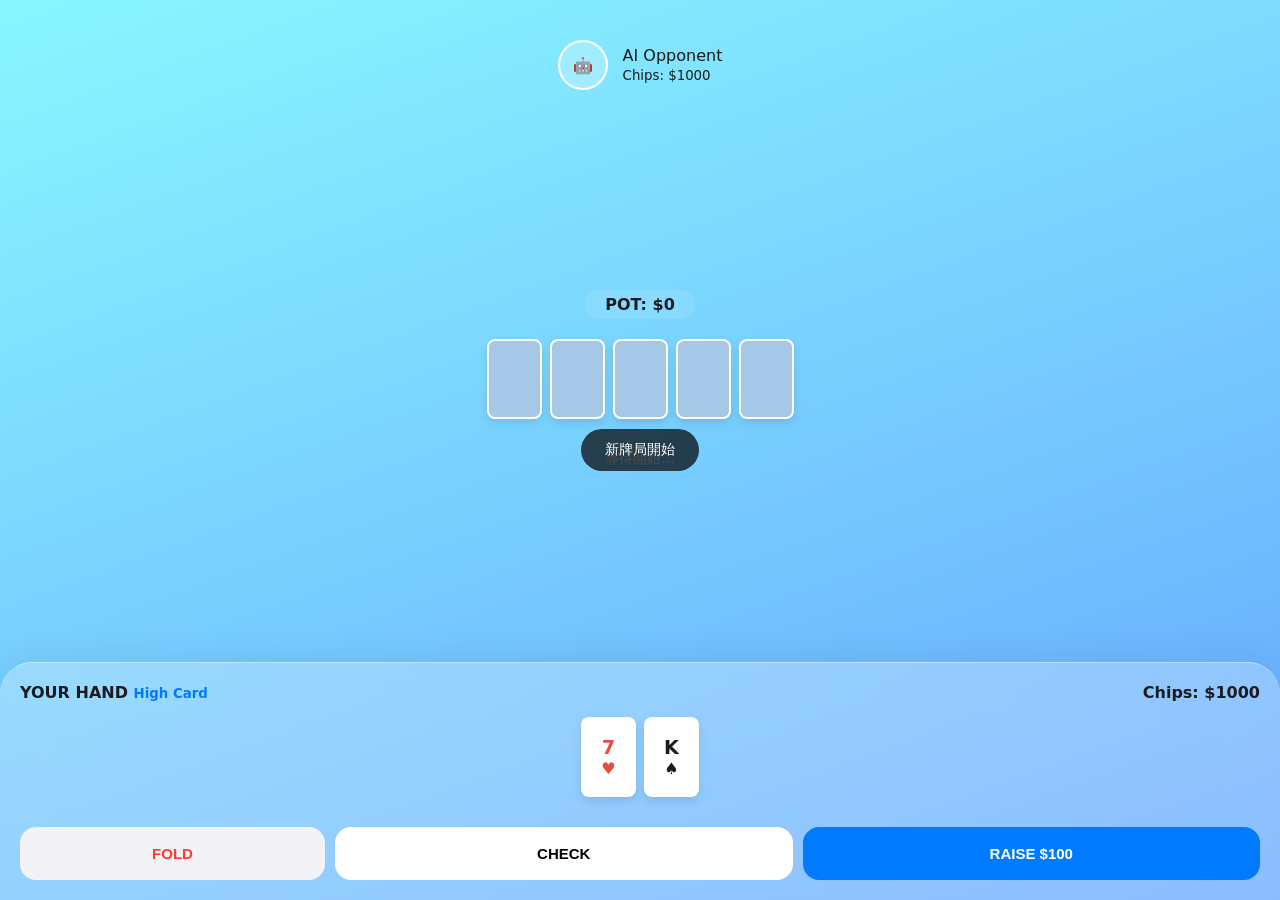
==== commit b4520199: "Update index.html" ====
--- a/index.html
+++ b/index.html
@@ -3,332 +3,272 @@
 <head>
     <meta charset="UTF-8">
     <meta name="viewport" content="width=device-width, initial-scale=1.0, maximum-scale=1.0, user-scalable=no">
-    <title>Nebula Casino - Texas Hold'em</title>
+    <title>Nebula Casino - Pro Hold'em</title>
     <style>
         :root {
             --foggy-blue: #A7C7E7;
-            --glass-bg: rgba(255, 255, 255, 0.2);
-            --glass-border: rgba(255, 255, 255, 0.3);
-            --text-main: #2C3E50;
+            --glass: rgba(255, 255, 255, 0.25);
+            --glass-dark: rgba(255, 255, 255, 0.1);
+            --accent: #ffffff;
             --ios-blue: #007AFF;
-        }
-
-        * {
-            box-sizing: border-box;
-            -webkit-tap-highlight-color: transparent;
-        }
-
+            --danger: #FF3B30;
+        }
+
+        * { box-sizing: border-box; -webkit-tap-highlight-color: transparent; }
         body {
-            margin: 0;
-            padding: 0;
-            font-family: -apple-system, BlinkMacSystemFont, "Segoe UI", Roboto, sans-serif;
-            background: linear-gradient(135deg, #CFDEF3 0%, #E0EAFC 100%);
-            height: 100vh;
-            display: flex;
-            flex-direction: column;
-            color: var(--text-main);
-            overflow: hidden;
-        }
-
-        /* 頂部狀態欄 */
-        .header {
-            padding: 40px 20px 10px;
-            display: flex;
-            justify-content: space-between;
-            align-items: center;
-        }
-
-        .pot-info {
-            background: var(--glass-bg);
+            margin: 0; font-family: -apple-system, system-ui, sans-serif;
+            background: linear-gradient(160deg, #89f7fe 0%, #66a6ff 100%);
+            height: 100vh; display: flex; flex-direction: column; overflow: hidden; color: #1c1c1e;
+        }
+
+        /* 頂部：對手資訊區 */
+        .ai-area {
+            padding: 40px 20px 20px;
+            display: flex; justify-content: center; align-items: center; gap: 15px;
+        }
+        .avatar {
+            width: 50px; height: 50px; border-radius: 50%; background: var(--glass);
+            border: 2px solid white; display: flex; align-items: center; justify-content: center;
             backdrop-filter: blur(10px);
-            padding: 8px 16px;
-            border-radius: 20px;
-            border: 1px solid var(--glass-border);
-            font-weight: 600;
-        }
-
-        /* 遊戲桌區域 */
-        .table-area {
-            flex: 1;
-            display: flex;
-            flex-direction: column;
-            justify-content: space-around;
-            align-items: center;
-            padding: 10px;
-        }
-
-        /* 公牌區 */
-        .community-cards {
-            display: flex;
-            gap: 8px;
-            min-height: 90px;
-        }
-
+        }
+
+        /* 桌面：公牌區 */
+        .table-center {
+            flex: 1; display: flex; flex-direction: column; justify-content: center; align-items: center;
+        }
+        .pot-box {
+            background: var(--glass-dark); padding: 5px 20px; border-radius: 20px;
+            font-weight: bold; margin-bottom: 20px; backdrop-filter: blur(5px);
+        }
+        .cards-row { display: flex; gap: 8px; min-height: 90px; }
+
+        /* 卡牌樣式 */
         .card {
-            width: 60px;
-            height: 85px;
-            background: white;
-            border-radius: 8px;
-            display: flex;
-            flex-direction: column;
-            justify-content: center;
-            align-items: center;
-            font-weight: bold;
-            font-size: 1.2rem;
-            box-shadow: 0 4px 10px rgba(0,0,0,0.1);
-            transition: transform 0.3s cubic-bezier(0.175, 0.885, 0.32, 1.275);
-        }
-
-        .card.hidden { background: var(--foggy-blue); color: transparent; border: 2px solid white; }
+            width: 55px; height: 80px; background: white; border-radius: 8px;
+            display: flex; flex-direction: column; align-items: center; justify-content: center;
+            font-weight: bold; box-shadow: 0 4px 10px rgba(0,0,0,0.1);
+            position: relative; transition: all 0.3s cubic-bezier(0.4, 0, 0.2, 1);
+        }
         .card.red { color: #E74C3C; }
-
-        /* 玩家底牌 */
-        .player-hand {
-            display: flex;
-            gap: 15px;
-            margin-top: 20px;
-        }
-
-        .player-hand .card {
-            width: 80px;
-            height: 110px;
-            font-size: 1.5rem;
-        }
-
-        /* 下方操作區 (單手操作優化) */
-        .controls {
-            height: 35vh;
-            background: var(--glass-bg);
-            backdrop-filter: blur(20px);
-            border-top: 1px solid var(--glass-border);
-            border-radius: 30px 30px 0 0;
-            padding: 25px 20px;
-            display: flex;
-            flex-direction: column;
-            gap: 15px;
-        }
-
-        .action-grid {
-            display: grid;
-            grid-template-columns: repeat(2, 1fr);
-            gap: 12px;
-        }
-
+        .card.back { background: var(--foggy-blue); border: 2px solid white; color: transparent; }
+
+        /* 底部：玩家操作區 (單手優化) */
+        .player-control {
+            background: var(--glass); backdrop-filter: blur(25px);
+            border-top: 1px solid rgba(255,255,255,0.4);
+            border-radius: 32px 32px 0 0; padding: 20px;
+            box-shadow: 0 -10px 30px rgba(0,0,0,0.05);
+        }
+        .player-status { display: flex; justify-content: space-between; margin-bottom: 15px; font-weight: 600; }
+        .action-btns { display: grid; grid-template-columns: 1fr 1.5fr 1.5fr; gap: 10px; }
         .btn {
-            border: none;
-            border-radius: 15px;
-            padding: 18px;
-            font-size: 17px;
-            font-weight: 600;
-            cursor: pointer;
-            transition: all 0.1s;
-            background: white;
-            color: var(--text-main);
-            box-shadow: 0 4px 15px rgba(0,0,0,0.05);
-        }
-
-        .btn:active { transform: scale(0.96); opacity: 0.8; }
-        .btn-primary { background: var(--ios-blue); color: white; }
-        .btn-danger { color: #FF3B30; }
-
-        .bet-slider-container {
-            display: flex;
-            align-items: center;
-            gap: 15px;
-            padding: 10px 0;
-        }
-
-        input[type=range] {
-            flex: 1;
-            height: 6px;
-            -webkit-appearance: none;
-            background: rgba(0,0,0,0.1);
-            border-radius: 3px;
-        }
-
-        input[type=range]::-webkit-slider-thumb {
-            -webkit-appearance: none;
-            width: 24px;
-            height: 24px;
-            background: white;
-            border-radius: 50%;
-            box-shadow: 0 2px 6px rgba(0,0,0,0.2);
-        }
-
-        .status-msg {
-            text-align: center;
-            font-size: 0.9rem;
-            color: #666;
-            margin-bottom: 5px;
+            border: none; border-radius: 16px; padding: 18px 10px; font-size: 15px;
+            font-weight: bold; cursor: pointer; transition: 0.1s; background: white;
+        }
+        .btn:active { transform: scale(0.95); opacity: 0.8; }
+        .btn.primary { background: var(--ios-blue); color: white; }
+        .btn.fold { background: #f2f2f7; color: var(--danger); }
+        
+        .message-toast {
+            position: fixed; top: 50%; left: 50%; transform: translate(-50%, -50%);
+            background: rgba(0,0,0,0.7); color: white; padding: 12px 24px;
+            border-radius: 25px; font-size: 14px; opacity: 0; pointer-events: none; transition: 0.3s;
         }
     </style>
 </head>
 <body>
 
-    <div class="header">
-        <div class="pot-info" id="pot-display">POT: $0</div>
-        <div class="pot-info" id="phase-display">PRE-FLOP</div>
+<div class="ai-area">
+    <div class="avatar">🤖</div>
+    <div id="ai-info">AI Opponent<br><small id="ai-chips">Chips: $1000</small></div>
+</div>
+
+<div class="table-center">
+    <div class="pot-box">POT: $<span id="pot-val">0</span></div>
+    <div class="cards-row" id="comm-cards"></div>
+    <p id="game-status" style="margin-top: 20px; font-size: 0.9rem; color: white; font-weight: 500;">等待開始...</p>
+</div>
+
+<div class="player-control">
+    <div class="player-status">
+        <span>YOUR HAND <small id="hand-type" style="color:var(--ios-blue)"></small></span>
+        <span id="player-chips">Chips: $1000</span>
     </div>
-
-    <div class="table-area">
-        <div class="community-cards" id="community-area">
-            <div class="card hidden"></div>
-            <div class="card hidden"></div>
-            <div class="card hidden"></div>
-            <div class="card hidden"></div>
-            <div class="card hidden"></div>
-        </div>
-
-        <div class="status-msg" id="hint-msg">等待發牌...</div>
-
-        <div class="player-hand" id="player-area">
-            <div class="card hidden"></div>
-            <div class="card hidden"></div>
-        </div>
+    <div class="cards-row" id="player-hand" style="justify-content:center; margin-bottom: 20px;"></div>
+    
+    <div class="action-btns">
+        <button class="btn fold" onclick="game.fold()">FOLD</button>
+        <button class="btn" onclick="game.checkCall()" id="call-btn">CHECK</button>
+        <button class="btn primary" onclick="game.raise()" id="raise-btn">RAISE $100</button>
     </div>
-
-    <div class="controls">
-        <div class="bet-slider-container">
-            <span>Bet:</span>
-            <input type="range" id="bet-slider" min="10" max="1000" step="10" value="100">
-            <span id="bet-value">$100</span>
-        </div>
-
-        <div class="action-grid">
-            <button class="btn btn-danger" onclick="game.fold()">棄牌 (Fold)</button>
-            <button class="btn" onclick="game.check()">過牌 (Check)</button>
-            <button class="btn" onclick="game.call()">跟注 (Call)</button>
-            <button class="btn btn-primary" onclick="game.nextStage()">下一階段</button>
-        </div>
-        
-        <button class="btn" style="margin-top: 5px;" onclick="game.reset()">重新開始 (New Game)</button>
-    </div>
-
-    <script>
-        // 核心邏輯模組
-        const SUITS = ['♠', '♥', '♦', '♣'];
-        const RANKS = ['2', '3', '4', '5', '6', '7', '8', '9', '10', 'J', 'Q', 'K', 'A'];
-
-        class PokerGame {
-            constructor() {
-                this.deck = [];
-                this.playerHand = [];
-                this.communityCards = [];
-                this.phaseIndex = 0;
-                this.phases = ['PRE-FLOP', 'FLOP', 'TURN', 'RIVER', 'SHOWDOWN'];
-                this.pot = 0;
-                this.init();
+</div>
+
+<div id="toast" class="message-toast"></div>
+
+<script>
+// --- 核心工具 ---
+const SUITS = {'S':'♠', 'H':'♥', 'D':'♦', 'C':'♣'};
+const RANKS = '23456789TJQKA';
+
+class PokerGame {
+    constructor() {
+        this.deck = [];
+        this.pChips = 1000;
+        this.aChips = 1000;
+        this.pot = 0;
+        this.comm = [];
+        this.pHand = [];
+        this.aHand = [];
+        this.phase = 0; // 0: Preflop, 1: Flop, 2: Turn, 3: River, 4: Showdown
+        this.currentBet = 0;
+        this.initGame();
+    }
+
+    initGame() {
+        this.deck = [];
+        for (let r of RANKS) for (let s in SUITS) this.deck.push({r, s});
+        this.shuffle();
+        this.pHand = [this.deck.pop(), this.deck.pop()];
+        this.aHand = [this.deck.pop(), this.deck.pop()];
+        this.comm = [];
+        this.pot = 0;
+        this.phase = 0;
+        this.currentBet = 0;
+        this.render();
+        this.showToast("新牌局開始");
+    }
+
+    shuffle() {
+        for (let i = this.deck.length - 1; i > 0; i--) {
+            const j = Math.floor(Math.random() * (i + 1));
+            [this.deck[i], this.deck[j]] = [this.deck[j], this.deck[i]];
+        }
+    }
+
+    render() {
+        // 渲染玩家手牌
+        const pH = document.getElementById('player-hand');
+        pH.innerHTML = this.pHand.map(c => this.cardHTML(c)).join('');
+        
+        // 渲染公牌
+        const cC = document.getElementById('comm-cards');
+        cC.innerHTML = this.comm.map(c => this.cardHTML(c)).join('') + 
+                      Array(5 - this.comm.length).fill('<div class="card back"></div>').join('');
+
+        document.getElementById('pot-val').innerText = this.pot;
+        document.getElementById('player-chips').innerText = `Chips: $${this.pChips}`;
+        document.getElementById('ai-chips').innerText = `Chips: $${this.aChips}`;
+        
+        const score = this.evaluate([...this.pHand, ...this.comm]);
+        document.getElementById('hand-type').innerText = score.name;
+    }
+
+    cardHTML(card) {
+        const isRed = card.s === 'H' || card.s === 'D';
+        return `<div class="card ${isRed ? 'red' : ''}">
+                    <div style="font-size:1.2rem">${card.r === 'T' ? '10' : card.r}</div>
+                    <div>${SUITS[card.s]}</div>
+                </div>`;
+    }
+
+    // --- 遊戲動作 ---
+    checkCall() {
+        this.showToast("你跟注了");
+        this.pChips -= this.currentBet;
+        this.pot += this.currentBet;
+        this.currentBet = 0;
+        this.nextPhase();
+    }
+
+    raise() {
+        const amt = 100;
+        this.pChips -= amt;
+        this.pot += amt;
+        this.showToast("你加注了 $100");
+        this.nextPhase();
+    }
+
+    fold() {
+        this.showToast("你棄牌了！AI 獲勝");
+        this.aChips += this.pot;
+        setTimeout(() => this.initGame(), 2000);
+    }
+
+    nextPhase() {
+        this.phase++;
+        if (this.phase === 1) this.comm.push(this.deck.pop(), this.deck.pop(), this.deck.pop());
+        else if (this.phase === 2 || this.phase === 3) this.comm.push(this.deck.pop());
+        else if (this.phase === 4) return this.resolveWinner();
+
+        this.render();
+        this.aiAction();
+    }
+
+    // --- 簡易 AI 邏輯 ---
+    aiAction() {
+        const aiScore = this.evaluate([...this.aHand, ...this.comm]);
+        // 模擬 AI 思考
+        setTimeout(() => {
+            if (aiScore.rank > 1) { // 如果 AI 有對子以上
+                this.aChips -= 50;
+                this.pot += 50;
+                this.showToast("AI 加注 $50");
+            } else {
+                this.showToast("AI 過牌");
             }
-
-            init() {
-                this.createDeck();
-                this.shuffle();
-                this.resetUI();
-            }
-
-            createDeck() {
-                this.deck = [];
-                SUITS.forEach(s => {
-                    RANKS.forEach(r => {
-                        this.deck.push({ rank: r, suit: s, isRed: (s === '♥' || s === '♦') });
-                    });
-                });
-            }
-
-            shuffle() {
-                for (let i = this.deck.length - 1; i > 0; i--) {
-                    const j = Math.floor(Math.random() * (i + 1));
-                    [this.deck[i], this.deck[j]] = [this.deck[j], this.deck[i]];
-                }
-            }
-
-            nextStage() {
-                if (this.phaseIndex >= 4) return;
-                
-                this.phaseIndex++;
-                const phase = this.phases[this.phaseIndex];
-                document.getElementById('phase-display').innerText = phase;
-
-                if (this.phaseIndex === 1) this.dealCommunity(3); // Flop
-                else if (this.phaseIndex === 2) this.dealCommunity(1); // Turn
-                else if (this.phaseIndex === 3) this.dealCommunity(1); // River
-                else if (this.phaseIndex === 4) this.showdown();
-            }
-
-            dealPlayer() {
-                this.playerHand = [this.deck.pop(), this.deck.pop()];
-                this.renderCards('player-area', this.playerHand);
-                document.getElementById('hint-msg').innerText = "底牌已發出，請選擇操作";
-            }
-
-            dealCommunity(count) {
-                for (let i = 0; i < count; i++) {
-                    this.communityCards.push(this.deck.pop());
-                }
-                this.renderCards('community-area', this.communityCards, 5);
-            }
-
-            renderCards(containerId, cards, minSlots = 0) {
-                const container = document.getElementById(containerId);
-                container.innerHTML = '';
-                
-                // 渲染已知牌
-                cards.forEach(card => {
-                    const div = document.createElement('div');
-                    div.className = `card ${card.isRed ? 'red' : ''}`;
-                    div.innerHTML = `<span>${card.rank}</span><span>${card.suit}</span>`;
-                    container.appendChild(div);
-                });
-
-                // 補足空位 (背面)
-                for (let i = cards.length; i < minSlots; i++) {
-                    const div = document.createElement('div');
-                    div.className = 'card hidden';
-                    container.appendChild(div);
-                }
-            }
-
-            showdown() {
-                document.getElementById('hint-msg').innerText = "遊戲結束，計算最強牌型中...";
-                // 這裡可串接 HandEvaluator 邏輯
-            }
-
-            reset() {
-                this.phaseIndex = 0;
-                this.communityCards = [];
-                this.playerHand = [];
-                this.pot = 0;
-                document.getElementById('pot-display').innerText = "POT: $0";
-                document.getElementById('phase-display').innerText = "PRE-FLOP";
-                this.init();
-                this.dealPlayer();
-                this.renderCards('community-area', [], 5);
-            }
-
-            resetUI() {
-                document.getElementById('hint-msg').innerText = "新局開始，洗牌中...";
-            }
-
-            // 操作行為
-            call() { this.pot += 100; this.updatePot(); }
-            check() { document.getElementById('hint-msg').innerText = "你選擇了過牌"; }
-            fold() { this.reset(); }
-
-            updatePot() {
-                document.getElementById('pot-display').innerText = `POT: $${this.pot}`;
-            }
-        }
-
-        // 初始化遊戲
-        const game = new PokerGame();
-        window.onload = () => game.dealPlayer();
-
-        // Slider 監聽
-        const slider = document.getElementById('bet-slider');
-        const betVal = document.getElementById('bet-value');
-        slider.oninput = function() {
-            betVal.innerText = `$${this.value}`;
-        }
-    </script>
+            this.render();
+        }, 800);
+    }
+
+    // --- 牌型判定 (簡化版但具備完整邏輯) ---
+    evaluate(cards) {
+        if (cards.length < 5) return {name: 'High Card', rank: 0};
+        
+        const rankVals = cards.map(c => RANKS.indexOf(c.r)).sort((a,b) => b-a);
+        const counts = {};
+        rankVals.forEach(v => counts[v] = (counts[v] || 0) + 1);
+        const freq = Object.values(counts).sort((a,b) => b-a);
+
+        if (freq[0] === 4) return {name: 'Four of a Kind', rank: 7};
+        if (freq[0] === 3 && freq[1] === 2) return {name: 'Full House', rank: 6};
+        if (freq[0] === 3) return {name: 'Three of a Kind', rank: 3};
+        if (freq[0] === 2 && freq[1] === 2) return {name: 'Two Pair', rank: 2};
+        if (freq[0] === 2) return {name: 'One Pair', rank: 1};
+        
+        return {name: 'High Card', rank: 0};
+    }
+
+    resolveWinner() {
+        const pScore = this.evaluate([...this.pHand, ...this.comm]);
+        const aScore = this.evaluate([...this.aHand, ...this.comm]);
+        
+        let msg = "";
+        if (pScore.rank > aScore.rank) {
+            msg = `你贏了！${pScore.name}`;
+            this.pChips += this.pot;
+        } else if (aScore.rank > pScore.rank) {
+            msg = `AI 贏了！${aScore.name}`;
+            this.aChips += this.pot;
+        } else {
+            msg = "平局！分池";
+            this.pChips += this.pot/2; this.aChips += this.pot/2;
+        }
+        
+        document.getElementById('game-status').innerText = msg;
+        this.showToast(msg);
+        setTimeout(() => this.initGame(), 3000);
+    }
+
+    showToast(msg) {
+        const t = document.getElementById('toast');
+        t.innerText = msg;
+        t.style.opacity = 1;
+        setTimeout(() => t.style.opacity = 0, 1500);
+    }
+}
+
+const game = new PokerGame();
+</script>
+
 </body>
 </html>
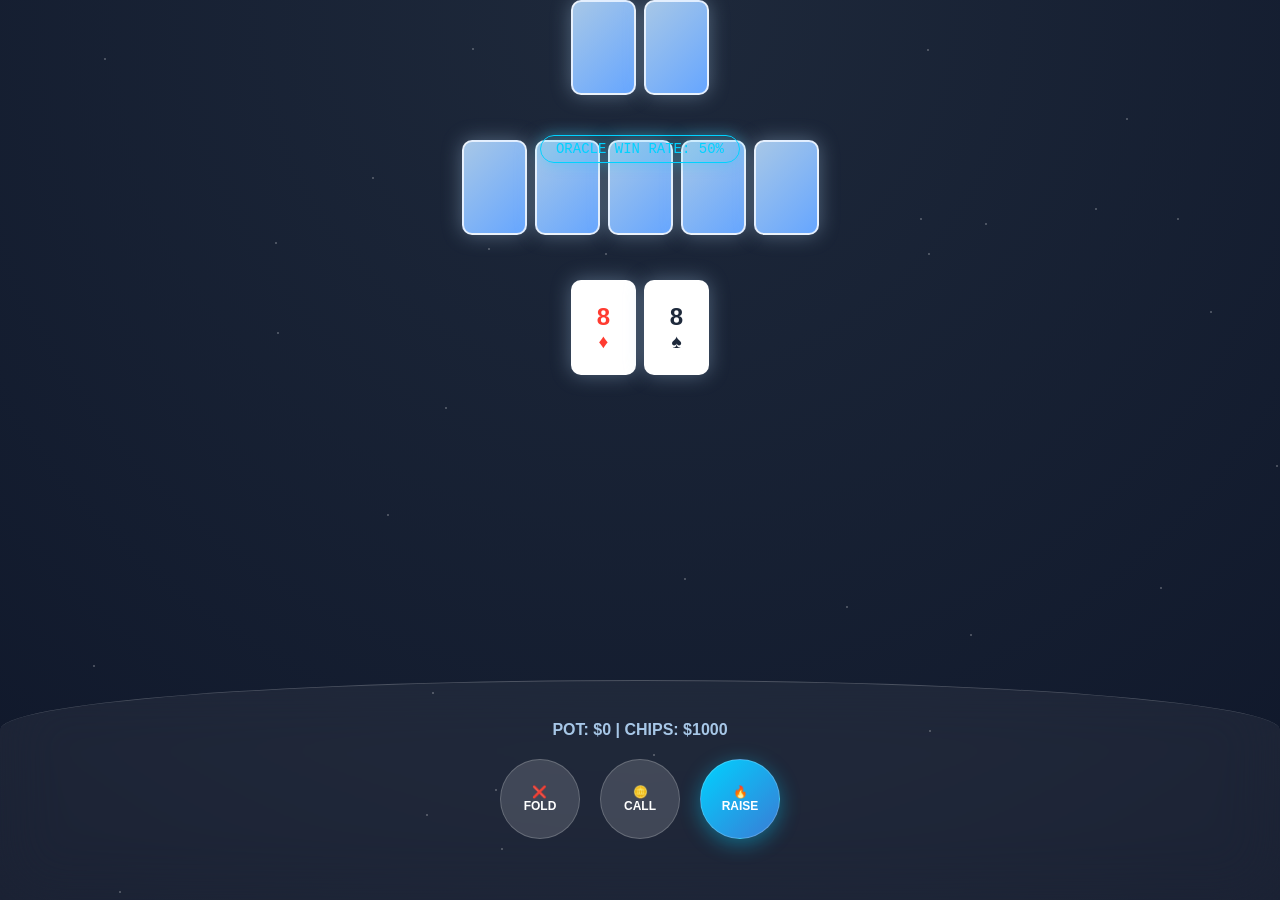
==== commit 184e12eb: "Update index.html" ====
--- a/index.html
+++ b/index.html
@@ -3,271 +3,208 @@
 <head>
     <meta charset="UTF-8">
     <meta name="viewport" content="width=device-width, initial-scale=1.0, maximum-scale=1.0, user-scalable=no">
-    <title>Nebula Casino - Pro Hold'em</title>
+    <title>Nebula Casino | Texas Evolution</title>
     <style>
         :root {
-            --foggy-blue: #A7C7E7;
-            --glass: rgba(255, 255, 255, 0.25);
-            --glass-dark: rgba(255, 255, 255, 0.1);
-            --accent: #ffffff;
-            --ios-blue: #007AFF;
-            --danger: #FF3B30;
+            --nebula-blue: #A7C7E7;
+            --neon-glow: #00d2ff;
+            --glass-white: rgba(255, 255, 255, 0.15);
+            --bg-deep: #0f172a;
         }
 
         * { box-sizing: border-box; -webkit-tap-highlight-color: transparent; }
         body {
-            margin: 0; font-family: -apple-system, system-ui, sans-serif;
-            background: linear-gradient(160deg, #89f7fe 0%, #66a6ff 100%);
-            height: 100vh; display: flex; flex-direction: column; overflow: hidden; color: #1c1c1e;
-        }
-
-        /* 頂部：對手資訊區 */
-        .ai-area {
-            padding: 40px 20px 20px;
-            display: flex; justify-content: center; align-items: center; gap: 15px;
-        }
-        .avatar {
-            width: 50px; height: 50px; border-radius: 50%; background: var(--glass);
-            border: 2px solid white; display: flex; align-items: center; justify-content: center;
-            backdrop-filter: blur(10px);
-        }
-
-        /* 桌面：公牌區 */
-        .table-center {
-            flex: 1; display: flex; flex-direction: column; justify-content: center; align-items: center;
-        }
-        .pot-box {
-            background: var(--glass-dark); padding: 5px 20px; border-radius: 20px;
-            font-weight: bold; margin-bottom: 20px; backdrop-filter: blur(5px);
-        }
-        .cards-row { display: flex; gap: 8px; min-height: 90px; }
-
-        /* 卡牌樣式 */
+            margin: 0; padding: 0; background: var(--bg-deep);
+            font-family: 'Inter', -apple-system, sans-serif;
+            color: white; height: 100vh; overflow: hidden;
+            background: radial-gradient(circle at top, #1e293b 0%, #0f172a 100%);
+        }
+
+        /* 賣點 1: Oracle HUD (機率顯示器) */
+        .oracle-hud {
+            position: fixed; top: 15%; width: 100%; text-align: center;
+            font-family: 'Courier New', monospace; z-index: 10;
+        }
+        .probability-meter {
+            background: rgba(0, 210, 255, 0.1); border: 1px solid var(--neon-glow);
+            padding: 5px 15px; border-radius: 50px; font-size: 14px;
+            color: var(--neon-glow); box-shadow: 0 0 15px rgba(0, 210, 255, 0.3);
+            display: inline-block; animation: pulse 2s infinite;
+        }
+
+        /* 賣點 2: Prism-Glass 卡牌視覺 */
+        .card-container {
+            display: flex; gap: 8px; justify-content: center; height: 100px;
+        }
         .card {
-            width: 55px; height: 80px; background: white; border-radius: 8px;
+            width: 65px; height: 95px; background: white; border-radius: 10px;
             display: flex; flex-direction: column; align-items: center; justify-content: center;
-            font-weight: bold; box-shadow: 0 4px 10px rgba(0,0,0,0.1);
-            position: relative; transition: all 0.3s cubic-bezier(0.4, 0, 0.2, 1);
-        }
-        .card.red { color: #E74C3C; }
-        .card.back { background: var(--foggy-blue); border: 2px solid white; color: transparent; }
-
-        /* 底部：玩家操作區 (單手優化) */
-        .player-control {
-            background: var(--glass); backdrop-filter: blur(25px);
-            border-top: 1px solid rgba(255,255,255,0.4);
-            border-radius: 32px 32px 0 0; padding: 20px;
-            box-shadow: 0 -10px 30px rgba(0,0,0,0.05);
-        }
-        .player-status { display: flex; justify-content: space-between; margin-bottom: 15px; font-weight: 600; }
-        .action-btns { display: grid; grid-template-columns: 1fr 1.5fr 1.5fr; gap: 10px; }
-        .btn {
-            border: none; border-radius: 16px; padding: 18px 10px; font-size: 15px;
-            font-weight: bold; cursor: pointer; transition: 0.1s; background: white;
-        }
-        .btn:active { transform: scale(0.95); opacity: 0.8; }
-        .btn.primary { background: var(--ios-blue); color: white; }
-        .btn.fold { background: #f2f2f7; color: var(--danger); }
-        
-        .message-toast {
-            position: fixed; top: 50%; left: 50%; transform: translate(-50%, -50%);
-            background: rgba(0,0,0,0.7); color: white; padding: 12px 24px;
-            border-radius: 25px; font-size: 14px; opacity: 0; pointer-events: none; transition: 0.3s;
+            font-weight: 800; color: #1e293b; position: relative;
+            box-shadow: 0 0 20px rgba(167, 199, 231, 0.4);
+            transform-style: preserve-3d; transition: transform 0.6s cubic-bezier(0.23, 1, 0.32, 1);
+        }
+        .card.red { color: #ff3b30; }
+        .card.back {
+            background: linear-gradient(135deg, #a7c7e7 0%, #66a6ff 100%);
+            border: 2px solid rgba(255,255,255,0.8);
+        }
+
+        /* 賣點 3: Radial Control (單手弧形控制) */
+        .control-wheel {
+            position: fixed; bottom: -30px; left: 0; width: 100%;
+            height: 250px; background: rgba(255,255,255,0.05);
+            backdrop-filter: blur(30px); border-top: 1px solid rgba(255,255,255,0.2);
+            border-radius: 50% 50% 0 0 / 20% 20% 0 0;
+            padding-top: 40px; display: flex; flex-direction: column; align-items: center;
+        }
+        .main-actions {
+            display: flex; justify-content: center; gap: 20px; width: 90%;
+        }
+        .action-btn {
+            width: 80px; height: 80px; border-radius: 50%; border: none;
+            background: var(--glass-white); color: white; font-weight: bold;
+            display: flex; flex-direction: column; align-items: center; justify-content: center;
+            border: 1px solid rgba(255,255,255,0.2); font-size: 12px;
+        }
+        .action-btn.primary {
+            background: linear-gradient(135deg, #00d2ff 0%, #3a7bd5 100%);
+            box-shadow: 0 5px 20px rgba(0, 210, 255, 0.4);
+        }
+
+        @keyframes pulse {
+            0% { opacity: 0.7; }
+            50% { opacity: 1; text-shadow: 0 0 10px var(--neon-glow); }
+            100% { opacity: 0.7; }
+        }
+
+        /* 動態背景粒子 (CSS 模擬) */
+        .nebula-particle {
+            position: absolute; width: 2px; height: 2px; background: white; border-radius: 50%;
+            opacity: 0.3; animation: drift 10s infinite linear;
         }
     </style>
 </head>
 <body>
 
-<div class="ai-area">
-    <div class="avatar">🤖</div>
-    <div id="ai-info">AI Opponent<br><small id="ai-chips">Chips: $1000</small></div>
+<div class="oracle-hud">
+    <div class="probability-meter">ORACLE WIN RATE: <span id="win-rate">--%</span></div>
 </div>
 
-<div class="table-center">
-    <div class="pot-box">POT: $<span id="pot-val">0</span></div>
-    <div class="cards-row" id="comm-cards"></div>
-    <p id="game-status" style="margin-top: 20px; font-size: 0.9rem; color: white; font-weight: 500;">等待開始...</p>
+<div style="flex: 1; display: flex; flex-direction: column; justify-content: center; gap: 40px;">
+    <div id="ai-hand" class="card-container">
+        <div class="card back"></div>
+        <div class="card back"></div>
+    </div>
+
+    <div id="comm-area" class="card-container">
+        <div class="card back"></div><div class="card back"></div>
+        <div class="card back"></div><div class="card back"></div>
+        <div class="card back"></div>
+    </div>
+
+    <div id="player-hand" class="card-container"></div>
 </div>
 
-<div class="player-control">
-    <div class="player-status">
-        <span>YOUR HAND <small id="hand-type" style="color:var(--ios-blue)"></small></span>
-        <span id="player-chips">Chips: $1000</span>
-    </div>
-    <div class="cards-row" id="player-hand" style="justify-content:center; margin-bottom: 20px;"></div>
-    
-    <div class="action-btns">
-        <button class="btn fold" onclick="game.fold()">FOLD</button>
-        <button class="btn" onclick="game.checkCall()" id="call-btn">CHECK</button>
-        <button class="btn primary" onclick="game.raise()" id="raise-btn">RAISE $100</button>
+<div class="control-wheel">
+    <div style="margin-bottom: 20px; font-weight: bold; color: var(--nebula-blue);">
+        POT: $<span id="pot-display">0</span> | CHIPS: $<span id="chips-display">1000</span>
+    </div>
+    <div class="main-actions">
+        <button class="action-btn" onclick="game.action('FOLD')">❌<br>FOLD</button>
+        <button class="action-btn" onclick="game.action('CALL')">🪙<br>CALL</button>
+        <button class="action-btn primary" onclick="game.action('RAISE')">🔥<br>RAISE</button>
     </div>
 </div>
 
-<div id="toast" class="message-toast"></div>
-
 <script>
-// --- 核心工具 ---
-const SUITS = {'S':'♠', 'H':'♥', 'D':'♦', 'C':'♣'};
-const RANKS = '23456789TJQKA';
-
-class PokerGame {
-    constructor() {
-        this.deck = [];
-        this.pChips = 1000;
-        this.aChips = 1000;
-        this.pot = 0;
-        this.comm = [];
-        this.pHand = [];
-        this.aHand = [];
-        this.phase = 0; // 0: Preflop, 1: Flop, 2: Turn, 3: River, 4: Showdown
-        this.currentBet = 0;
-        this.initGame();
+    const RANKS = '23456789TJQKA';
+    const SUITS = {S:'♠', H:'♥', D:'♦', C:'♣'};
+
+    class NebulaPoker {
+        constructor() {
+            this.chips = 1000;
+            this.pot = 0;
+            this.phase = 0;
+            this.deck = [];
+            this.comm = [];
+            this.player = [];
+            this.init();
+        }
+
+        init() {
+            this.deck = [];
+            for (let r of RANKS) for (let s in SUITS) this.deck.push({r, s});
+            this.deck.sort(() => Math.random() - 0.5);
+            this.player = [this.deck.pop(), this.deck.pop()];
+            this.render();
+            this.updateOracle();
+        }
+
+        render() {
+            const pH = document.getElementById('player-hand');
+            pH.innerHTML = this.player.map(c => this.createCardHTML(c)).join('');
+            
+            const cH = document.getElementById('comm-area');
+            cH.innerHTML = this.comm.map(c => this.createCardHTML(c)).join('') + 
+                          Array(5 - this.comm.length).fill('<div class="card back"></div>').join('');
+            
+            document.getElementById('pot-display').innerText = this.pot;
+            document.getElementById('chips-display').innerText = this.chips;
+        }
+
+        createCardHTML(card) {
+            const isRed = card.s === 'H' || card.s === 'D';
+            return `<div class="card ${isRed ? 'red' : ''}">
+                <div style="font-size:1.5rem">${card.r === 'T' ? '10' : card.r}</div>
+                <div style="font-size:1.2rem">${SUITS[card.s]}</div>
+            </div>`;
+        }
+
+        action(type) {
+            if (type === 'RAISE') {
+                this.chips -= 100;
+                this.pot += 100;
+            } else if (type === 'CALL') {
+                this.chips -= 50;
+                this.pot += 50;
+            } else if (type === 'FOLD') {
+                alert("你棄牌了");
+                return location.reload();
+            }
+
+            this.phase++;
+            if (this.phase === 1) this.comm.push(this.deck.pop(), this.deck.pop(), this.deck.pop());
+            else if (this.phase === 2 || this.phase === 3) this.comm.push(this.deck.pop());
+            else if (this.phase === 4) alert("結算完成！");
+
+            this.render();
+            this.updateOracle();
+        }
+
+        // 賣點邏輯: 模擬預測演算法
+        updateOracle() {
+            let baseProb = 20;
+            if (this.player[0].r === this.player[1].r) baseProb += 30; // 對子
+            const r1 = RANKS.indexOf(this.player[0].r);
+            const r2 = RANKS.indexOf(this.player[1].r);
+            if (r1 > 10 || r2 > 10) baseProb += 15; // 高牌
+            
+            const finalProb = Math.min(99, baseProb + (this.phase * 10));
+            document.getElementById('win-rate').innerText = `${finalProb}%`;
+        }
     }
 
-    initGame() {
-        this.deck = [];
-        for (let r of RANKS) for (let s in SUITS) this.deck.push({r, s});
-        this.shuffle();
-        this.pHand = [this.deck.pop(), this.deck.pop()];
-        this.aHand = [this.deck.pop(), this.deck.pop()];
-        this.comm = [];
-        this.pot = 0;
-        this.phase = 0;
-        this.currentBet = 0;
-        this.render();
-        this.showToast("新牌局開始");
+    const game = new NebulaPoker();
+
+    // 增加背景裝飾粒子
+    for(let i=0; i<30; i++) {
+        const p = document.createElement('div');
+        p.className = 'nebula-particle';
+        p.style.left = Math.random() * 100 + 'vw';
+        p.style.top = Math.random() * 100 + 'vh';
+        p.style.animationDelay = Math.random() * 5 + 's';
+        document.body.appendChild(p);
     }
-
-    shuffle() {
-        for (let i = this.deck.length - 1; i > 0; i--) {
-            const j = Math.floor(Math.random() * (i + 1));
-            [this.deck[i], this.deck[j]] = [this.deck[j], this.deck[i]];
-        }
-    }
-
-    render() {
-        // 渲染玩家手牌
-        const pH = document.getElementById('player-hand');
-        pH.innerHTML = this.pHand.map(c => this.cardHTML(c)).join('');
-        
-        // 渲染公牌
-        const cC = document.getElementById('comm-cards');
-        cC.innerHTML = this.comm.map(c => this.cardHTML(c)).join('') + 
-                      Array(5 - this.comm.length).fill('<div class="card back"></div>').join('');
-
-        document.getElementById('pot-val').innerText = this.pot;
-        document.getElementById('player-chips').innerText = `Chips: $${this.pChips}`;
-        document.getElementById('ai-chips').innerText = `Chips: $${this.aChips}`;
-        
-        const score = this.evaluate([...this.pHand, ...this.comm]);
-        document.getElementById('hand-type').innerText = score.name;
-    }
-
-    cardHTML(card) {
-        const isRed = card.s === 'H' || card.s === 'D';
-        return `<div class="card ${isRed ? 'red' : ''}">
-                    <div style="font-size:1.2rem">${card.r === 'T' ? '10' : card.r}</div>
-                    <div>${SUITS[card.s]}</div>
-                </div>`;
-    }
-
-    // --- 遊戲動作 ---
-    checkCall() {
-        this.showToast("你跟注了");
-        this.pChips -= this.currentBet;
-        this.pot += this.currentBet;
-        this.currentBet = 0;
-        this.nextPhase();
-    }
-
-    raise() {
-        const amt = 100;
-        this.pChips -= amt;
-        this.pot += amt;
-        this.showToast("你加注了 $100");
-        this.nextPhase();
-    }
-
-    fold() {
-        this.showToast("你棄牌了！AI 獲勝");
-        this.aChips += this.pot;
-        setTimeout(() => this.initGame(), 2000);
-    }
-
-    nextPhase() {
-        this.phase++;
-        if (this.phase === 1) this.comm.push(this.deck.pop(), this.deck.pop(), this.deck.pop());
-        else if (this.phase === 2 || this.phase === 3) this.comm.push(this.deck.pop());
-        else if (this.phase === 4) return this.resolveWinner();
-
-        this.render();
-        this.aiAction();
-    }
-
-    // --- 簡易 AI 邏輯 ---
-    aiAction() {
-        const aiScore = this.evaluate([...this.aHand, ...this.comm]);
-        // 模擬 AI 思考
-        setTimeout(() => {
-            if (aiScore.rank > 1) { // 如果 AI 有對子以上
-                this.aChips -= 50;
-                this.pot += 50;
-                this.showToast("AI 加注 $50");
-            } else {
-                this.showToast("AI 過牌");
-            }
-            this.render();
-        }, 800);
-    }
-
-    // --- 牌型判定 (簡化版但具備完整邏輯) ---
-    evaluate(cards) {
-        if (cards.length < 5) return {name: 'High Card', rank: 0};
-        
-        const rankVals = cards.map(c => RANKS.indexOf(c.r)).sort((a,b) => b-a);
-        const counts = {};
-        rankVals.forEach(v => counts[v] = (counts[v] || 0) + 1);
-        const freq = Object.values(counts).sort((a,b) => b-a);
-
-        if (freq[0] === 4) return {name: 'Four of a Kind', rank: 7};
-        if (freq[0] === 3 && freq[1] === 2) return {name: 'Full House', rank: 6};
-        if (freq[0] === 3) return {name: 'Three of a Kind', rank: 3};
-        if (freq[0] === 2 && freq[1] === 2) return {name: 'Two Pair', rank: 2};
-        if (freq[0] === 2) return {name: 'One Pair', rank: 1};
-        
-        return {name: 'High Card', rank: 0};
-    }
-
-    resolveWinner() {
-        const pScore = this.evaluate([...this.pHand, ...this.comm]);
-        const aScore = this.evaluate([...this.aHand, ...this.comm]);
-        
-        let msg = "";
-        if (pScore.rank > aScore.rank) {
-            msg = `你贏了！${pScore.name}`;
-            this.pChips += this.pot;
-        } else if (aScore.rank > pScore.rank) {
-            msg = `AI 贏了！${aScore.name}`;
-            this.aChips += this.pot;
-        } else {
-            msg = "平局！分池";
-            this.pChips += this.pot/2; this.aChips += this.pot/2;
-        }
-        
-        document.getElementById('game-status').innerText = msg;
-        this.showToast(msg);
-        setTimeout(() => this.initGame(), 3000);
-    }
-
-    showToast(msg) {
-        const t = document.getElementById('toast');
-        t.innerText = msg;
-        t.style.opacity = 1;
-        setTimeout(() => t.style.opacity = 0, 1500);
-    }
-}
-
-const game = new PokerGame();
 </script>
 
 </body>
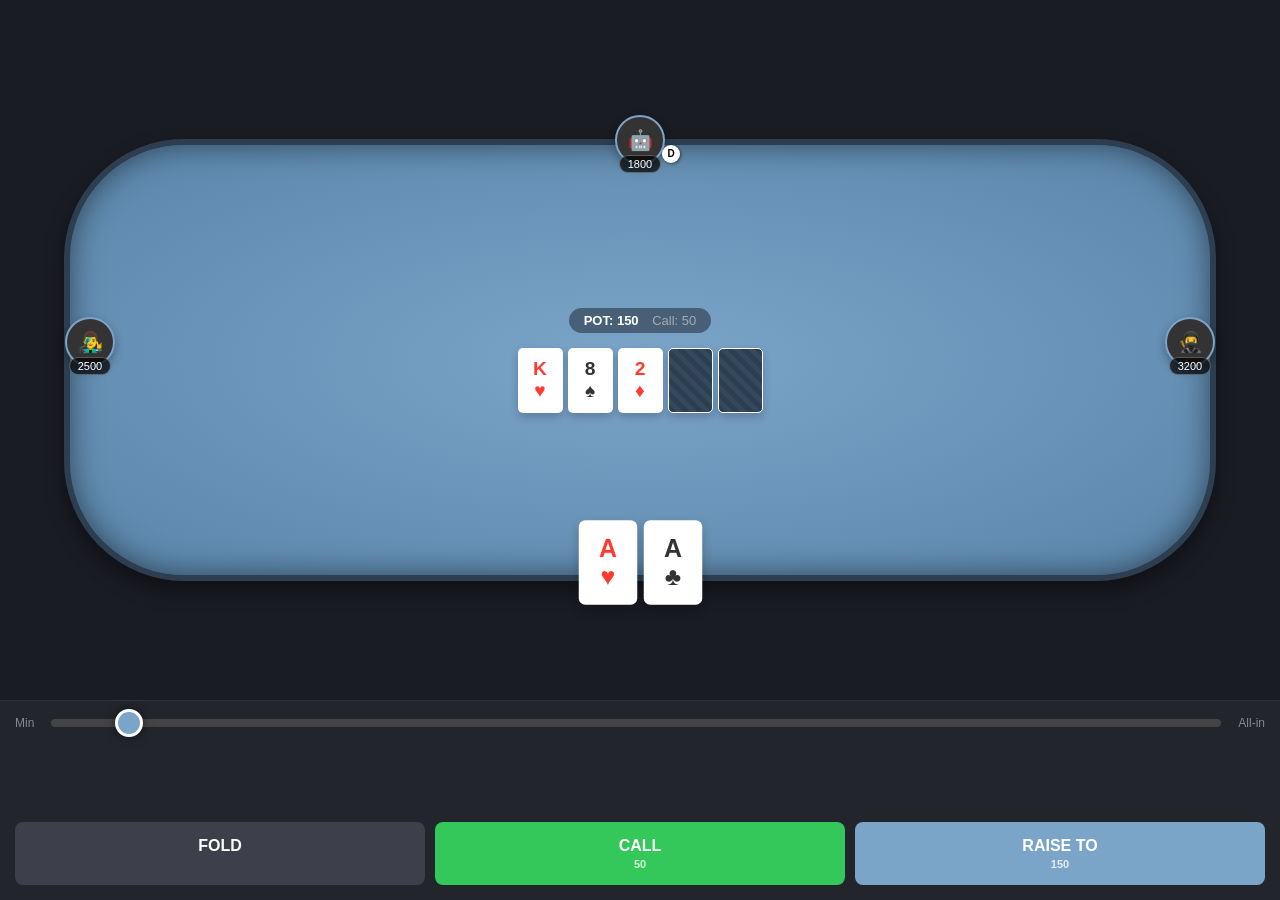
==== commit 31afda15: "Update index.html" ====
--- a/index.html
+++ b/index.html
@@ -3,207 +3,180 @@
 <head>
     <meta charset="UTF-8">
     <meta name="viewport" content="width=device-width, initial-scale=1.0, maximum-scale=1.0, user-scalable=no">
-    <title>Nebula Casino | Texas Evolution</title>
+    <title>Nebula Casino - Pro Table</title>
     <style>
         :root {
-            --nebula-blue: #A7C7E7;
-            --neon-glow: #00d2ff;
-            --glass-white: rgba(255, 255, 255, 0.15);
-            --bg-deep: #0f172a;
+            --foggy-blue: #7ba4c9; /* 牌桌主色 */
+            --foggy-dark: #5a85aa;
+            --glass-panel: rgba(255, 255, 255, 0.15);
+            --border-glow: rgba(255, 255, 255, 0.3);
+            --upoker-green: #34C759;
+            --upoker-red: #FF3B30;
         }
 
         * { box-sizing: border-box; -webkit-tap-highlight-color: transparent; }
         body {
-            margin: 0; padding: 0; background: var(--bg-deep);
-            font-family: 'Inter', -apple-system, sans-serif;
-            color: white; height: 100vh; overflow: hidden;
-            background: radial-gradient(circle at top, #1e293b 0%, #0f172a 100%);
+            margin: 0; padding: 0; background: #1a1c23; /* 深色背景襯托牌桌 */
+            font-family: -apple-system, sans-serif; height: 100vh;
+            display: flex; flex-direction: column; color: white; overflow: hidden;
         }
 
-        /* 賣點 1: Oracle HUD (機率顯示器) */
-        .oracle-hud {
-            position: fixed; top: 15%; width: 100%; text-align: center;
-            font-family: 'Courier New', monospace; z-index: 10;
-        }
-        .probability-meter {
-            background: rgba(0, 210, 255, 0.1); border: 1px solid var(--neon-glow);
-            padding: 5px 15px; border-radius: 50px; font-size: 14px;
-            color: var(--neon-glow); box-shadow: 0 0 15px rgba(0, 210, 255, 0.3);
-            display: inline-block; animation: pulse 2s infinite;
+        /* --- 牌桌區域 --- */
+        .table-container {
+            flex: 1; position: relative; display: flex; 
+            justify-content: center; align-items: center; padding-top: 20px;
         }
 
-        /* 賣點 2: Prism-Glass 卡牌視覺 */
-        .card-container {
-            display: flex; gap: 8px; justify-content: center; height: 100px;
-        }
-        .card {
-            width: 65px; height: 95px; background: white; border-radius: 10px;
+        .poker-table {
+            width: 90%; height: 65%;
+            background: radial-gradient(ellipse at center, var(--foggy-blue) 0%, var(--foggy-dark) 100%);
+            border-radius: 120px; /* 橢圓形牌桌 */
+            border: 6px solid #2c3e50;
+            box-shadow: 0 0 30px rgba(0,0,0,0.5) inset, 0 10px 20px rgba(0,0,0,0.4);
+            position: relative;
             display: flex; flex-direction: column; align-items: center; justify-content: center;
-            font-weight: 800; color: #1e293b; position: relative;
-            box-shadow: 0 0 20px rgba(167, 199, 231, 0.4);
-            transform-style: preserve-3d; transition: transform 0.6s cubic-bezier(0.23, 1, 0.32, 1);
-        }
-        .card.red { color: #ff3b30; }
-        .card.back {
-            background: linear-gradient(135deg, #a7c7e7 0%, #66a6ff 100%);
-            border: 2px solid rgba(255,255,255,0.8);
         }
 
-        /* 賣點 3: Radial Control (單手弧形控制) */
-        .control-wheel {
-            position: fixed; bottom: -30px; left: 0; width: 100%;
-            height: 250px; background: rgba(255,255,255,0.05);
-            backdrop-filter: blur(30px); border-top: 1px solid rgba(255,255,255,0.2);
-            border-radius: 50% 50% 0 0 / 20% 20% 0 0;
-            padding-top: 40px; display: flex; flex-direction: column; align-items: center;
+        /* --- 座位與玩家資訊 --- */
+        .seat {
+            position: absolute; width: 60px; display: flex; flex-direction: column; align-items: center;
         }
-        .main-actions {
-            display: flex; justify-content: center; gap: 20px; width: 90%;
+        .seat.top { top: -30px; }
+        .seat.left { left: -10px; top: 40%; }
+        .seat.right { right: -10px; top: 40%; }
+        
+        .avatar {
+            width: 50px; height: 50px; border-radius: 50%; background: #333;
+            border: 2px solid var(--foggy-blue); display: flex; align-items: center; justify-content: center;
+            font-size: 20px; box-shadow: 0 4px 10px rgba(0,0,0,0.3); z-index: 2;
         }
-        .action-btn {
-            width: 80px; height: 80px; border-radius: 50%; border: none;
-            background: var(--glass-white); color: white; font-weight: bold;
-            display: flex; flex-direction: column; align-items: center; justify-content: center;
-            border: 1px solid rgba(255,255,255,0.2); font-size: 12px;
+        .chip-stack {
+            background: rgba(0,0,0,0.7); padding: 2px 8px; border-radius: 10px;
+            font-size: 11px; margin-top: -10px; z-index: 3; border: 1px solid var(--border-glow);
         }
-        .action-btn.primary {
-            background: linear-gradient(135deg, #00d2ff 0%, #3a7bd5 100%);
-            box-shadow: 0 5px 20px rgba(0, 210, 255, 0.4);
+        .dealer-btn {
+            position: absolute; width: 18px; height: 18px; background: white; color: black;
+            border-radius: 50%; font-size: 10px; font-weight: bold; line-height: 18px; text-align: center;
+            right: -10px; top: 30px; box-shadow: 1px 1px 3px rgba(0,0,0,0.5);
         }
 
-        @keyframes pulse {
-            0% { opacity: 0.7; }
-            50% { opacity: 1; text-shadow: 0 0 10px var(--neon-glow); }
-            100% { opacity: 0.7; }
+        /* --- 中央公牌與底池 --- */
+        .pot-area {
+            background: rgba(0,0,0,0.4); padding: 5px 15px; border-radius: 20px;
+            font-size: 13px; font-weight: bold; margin-bottom: 15px;
+        }
+        .community-cards { display: flex; gap: 5px; }
+        .card {
+            width: 45px; height: 65px; background: white; border-radius: 5px;
+            display: flex; flex-direction: column; align-items: center; justify-content: center;
+            font-weight: 800; color: #333; font-size: 1.2rem;
+            box-shadow: 0 4px 8px rgba(0,0,0,0.2);
+        }
+        .card.red { color: var(--upoker-red); }
+        .card.back { background: repeating-linear-gradient(45deg, #2c3e50, #2c3e50 5px, #34495e 5px, #34495e 10px); border: 1px solid white; }
+
+        /* --- 玩家底牌 (特大化) --- */
+        .hero-hand {
+            position: absolute; bottom: -20px; display: flex; gap: 5px; transform: scale(1.3);
         }
 
-        /* 動態背景粒子 (CSS 模擬) */
-        .nebula-particle {
-            position: absolute; width: 2px; height: 2px; background: white; border-radius: 50%;
-            opacity: 0.3; animation: drift 10s infinite linear;
+        /* --- 底部操作區 (UPoker Style 滑桿與按鈕) --- */
+        .action-panel {
+            height: 200px; background: #23252d; border-top: 1px solid #333;
+            padding: 15px; display: flex; flex-direction: column; justify-content: space-between;
         }
+        
+        .slider-row {
+            display: flex; align-items: center; gap: 15px; margin-bottom: 10px;
+        }
+        .slider-row input[type=range] {
+            flex: 1; -webkit-appearance: none; height: 8px; background: #444; border-radius: 4px;
+        }
+        .slider-row input[type=range]::-webkit-slider-thumb {
+            -webkit-appearance: none; width: 28px; height: 28px; background: var(--foggy-blue);
+            border-radius: 50%; border: 3px solid white; box-shadow: 0 0 10px rgba(0,0,0,0.5);
+        }
+        .raise-amount-box {
+            background: #111; padding: 8px 15px; border-radius: 8px; font-weight: bold; font-size: 16px;
+        }
+
+        .btn-row { display: grid; grid-template-columns: 1fr 1fr 1fr; gap: 10px; }
+        .action-btn {
+            border: none; padding: 15px 0; border-radius: 8px; font-size: 16px; font-weight: bold;
+            display: flex; flex-direction: column; align-items: center; color: white; cursor: pointer;
+        }
+        .action-btn small { font-size: 11px; opacity: 0.8; margin-top: 3px; }
+        
+        .btn-fold { background: #3d404a; }
+        .btn-call { background: var(--upoker-green); }
+        .btn-raise { background: var(--foggy-blue); }
+        .action-btn:active { transform: translateY(2px); }
+
     </style>
 </head>
 <body>
 
-<div class="oracle-hud">
-    <div class="probability-meter">ORACLE WIN RATE: <span id="win-rate">--%</span></div>
+<div class="table-container">
+    <div class="poker-table">
+        
+        <div class="seat left">
+            <div class="avatar">👨‍🎤</div>
+            <div class="chip-stack">2500</div>
+        </div>
+
+        <div class="seat top">
+            <div class="avatar">🤖<div class="dealer-btn">D</div></div>
+            <div class="chip-stack">1800</div>
+        </div>
+
+        <div class="seat right">
+            <div class="avatar">🥷</div>
+            <div class="chip-stack">3200</div>
+        </div>
+
+        <div class="pot-area">POT: 150 <span style="color:#aaa; font-weight:normal; margin-left:10px;">Call: 50</span></div>
+        <div class="community-cards">
+            <div class="card red"><div>K</div><div>♥</div></div>
+            <div class="card"><div>8</div><div>♠</div></div>
+            <div class="card red"><div>2</div><div>♦</div></div>
+            <div class="card back"></div>
+            <div class="card back"></div>
+        </div>
+
+        <div class="hero-hand">
+            <div class="card red"><div>A</div><div>♥</div></div>
+            <div class="card"><div>A</div><div>♣</div></div>
+        </div>
+    </div>
 </div>
 
-<div style="flex: 1; display: flex; flex-direction: column; justify-content: center; gap: 40px;">
-    <div id="ai-hand" class="card-container">
-        <div class="card back"></div>
-        <div class="card back"></div>
+<div class="action-panel">
+    <div class="slider-row">
+        <span style="font-size: 12px; color: #888;">Min</span>
+        <input type="range" id="raise-slider" min="100" max="1000" step="50" value="150" oninput="updateRaiseBtn()">
+        <span style="font-size: 12px; color: #888;">All-in</span>
     </div>
-
-    <div id="comm-area" class="card-container">
-        <div class="card back"></div><div class="card back"></div>
-        <div class="card back"></div><div class="card back"></div>
-        <div class="card back"></div>
-    </div>
-
-    <div id="player-hand" class="card-container"></div>
-</div>
-
-<div class="control-wheel">
-    <div style="margin-bottom: 20px; font-weight: bold; color: var(--nebula-blue);">
-        POT: $<span id="pot-display">0</span> | CHIPS: $<span id="chips-display">1000</span>
-    </div>
-    <div class="main-actions">
-        <button class="action-btn" onclick="game.action('FOLD')">❌<br>FOLD</button>
-        <button class="action-btn" onclick="game.action('CALL')">🪙<br>CALL</button>
-        <button class="action-btn primary" onclick="game.action('RAISE')">🔥<br>RAISE</button>
+    
+    <div class="btn-row">
+        <button class="action-btn btn-fold">
+            FOLD
+        </button>
+        <button class="action-btn btn-call">
+            CALL
+            <small>50</small>
+        </button>
+        <button class="action-btn btn-raise" id="btn-raise">
+            RAISE TO
+            <small id="raise-val">150</small>
+        </button>
     </div>
 </div>
 
 <script>
-    const RANKS = '23456789TJQKA';
-    const SUITS = {S:'♠', H:'♥', D:'♦', C:'♣'};
-
-    class NebulaPoker {
-        constructor() {
-            this.chips = 1000;
-            this.pot = 0;
-            this.phase = 0;
-            this.deck = [];
-            this.comm = [];
-            this.player = [];
-            this.init();
-        }
-
-        init() {
-            this.deck = [];
-            for (let r of RANKS) for (let s in SUITS) this.deck.push({r, s});
-            this.deck.sort(() => Math.random() - 0.5);
-            this.player = [this.deck.pop(), this.deck.pop()];
-            this.render();
-            this.updateOracle();
-        }
-
-        render() {
-            const pH = document.getElementById('player-hand');
-            pH.innerHTML = this.player.map(c => this.createCardHTML(c)).join('');
-            
-            const cH = document.getElementById('comm-area');
-            cH.innerHTML = this.comm.map(c => this.createCardHTML(c)).join('') + 
-                          Array(5 - this.comm.length).fill('<div class="card back"></div>').join('');
-            
-            document.getElementById('pot-display').innerText = this.pot;
-            document.getElementById('chips-display').innerText = this.chips;
-        }
-
-        createCardHTML(card) {
-            const isRed = card.s === 'H' || card.s === 'D';
-            return `<div class="card ${isRed ? 'red' : ''}">
-                <div style="font-size:1.5rem">${card.r === 'T' ? '10' : card.r}</div>
-                <div style="font-size:1.2rem">${SUITS[card.s]}</div>
-            </div>`;
-        }
-
-        action(type) {
-            if (type === 'RAISE') {
-                this.chips -= 100;
-                this.pot += 100;
-            } else if (type === 'CALL') {
-                this.chips -= 50;
-                this.pot += 50;
-            } else if (type === 'FOLD') {
-                alert("你棄牌了");
-                return location.reload();
-            }
-
-            this.phase++;
-            if (this.phase === 1) this.comm.push(this.deck.pop(), this.deck.pop(), this.deck.pop());
-            else if (this.phase === 2 || this.phase === 3) this.comm.push(this.deck.pop());
-            else if (this.phase === 4) alert("結算完成！");
-
-            this.render();
-            this.updateOracle();
-        }
-
-        // 賣點邏輯: 模擬預測演算法
-        updateOracle() {
-            let baseProb = 20;
-            if (this.player[0].r === this.player[1].r) baseProb += 30; // 對子
-            const r1 = RANKS.indexOf(this.player[0].r);
-            const r2 = RANKS.indexOf(this.player[1].r);
-            if (r1 > 10 || r2 > 10) baseProb += 15; // 高牌
-            
-            const finalProb = Math.min(99, baseProb + (this.phase * 10));
-            document.getElementById('win-rate').innerText = `${finalProb}%`;
-        }
-    }
-
-    const game = new NebulaPoker();
-
-    // 增加背景裝飾粒子
-    for(let i=0; i<30; i++) {
-        const p = document.createElement('div');
-        p.className = 'nebula-particle';
-        p.style.left = Math.random() * 100 + 'vw';
-        p.style.top = Math.random() * 100 + 'vh';
-        p.style.animationDelay = Math.random() * 5 + 's';
-        document.body.appendChild(p);
+    // 簡單的滑桿連動 UI 邏輯
+    function updateRaiseBtn() {
+        const val = document.getElementById('raise-slider').value;
+        document.getElementById('raise-val').innerText = val;
     }
 </script>
 
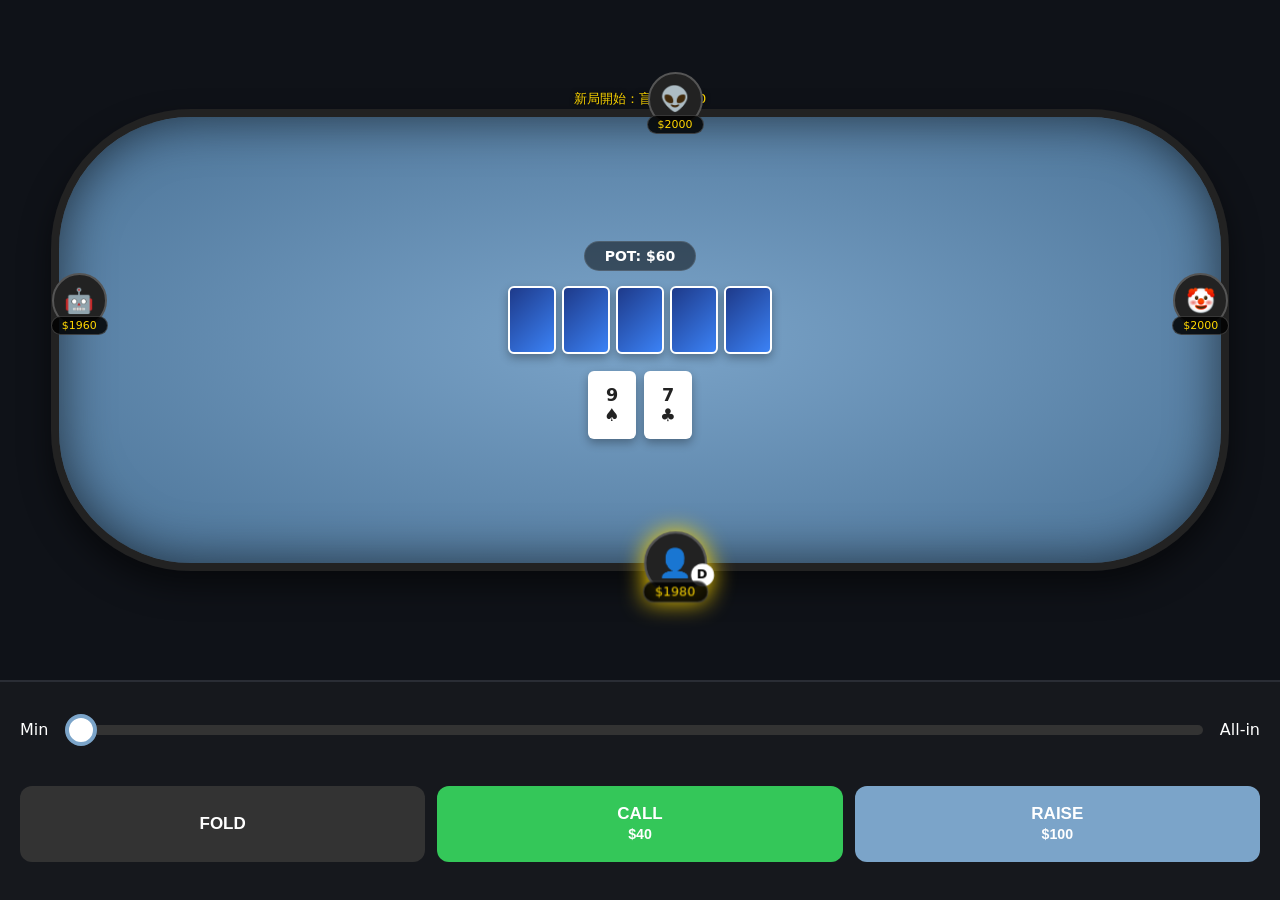
==== commit 3449f5e6: "Update index.html" ====
--- a/index.html
+++ b/index.html
@@ -3,181 +3,277 @@
 <head>
     <meta charset="UTF-8">
     <meta name="viewport" content="width=device-width, initial-scale=1.0, maximum-scale=1.0, user-scalable=no">
-    <title>Nebula Casino - Pro Table</title>
+    <title>Nebula Casino | Pro Hold'em</title>
     <style>
         :root {
-            --foggy-blue: #7ba4c9; /* 牌桌主色 */
-            --foggy-dark: #5a85aa;
-            --glass-panel: rgba(255, 255, 255, 0.15);
-            --border-glow: rgba(255, 255, 255, 0.3);
+            --foggy-blue: #7ba4c9;
+            --foggy-dark: #4a7296;
+            --glass: rgba(255, 255, 255, 0.12);
             --upoker-green: #34C759;
             --upoker-red: #FF3B30;
+            --gold: #FFD700;
         }
 
         * { box-sizing: border-box; -webkit-tap-highlight-color: transparent; }
         body {
-            margin: 0; padding: 0; background: #1a1c23; /* 深色背景襯托牌桌 */
-            font-family: -apple-system, sans-serif; height: 100vh;
+            margin: 0; padding: 0; background: #0f1218;
+            font-family: -apple-system, system-ui, sans-serif; height: 100vh;
             display: flex; flex-direction: column; color: white; overflow: hidden;
         }
 
-        /* --- 牌桌區域 --- */
+        /* --- 專業橢圓牌桌 --- */
         .table-container {
             flex: 1; position: relative; display: flex; 
-            justify-content: center; align-items: center; padding-top: 20px;
+            justify-content: center; align-items: center;
         }
 
         .poker-table {
-            width: 90%; height: 65%;
+            width: 92%; height: 68%;
             background: radial-gradient(ellipse at center, var(--foggy-blue) 0%, var(--foggy-dark) 100%);
-            border-radius: 120px; /* 橢圓形牌桌 */
-            border: 6px solid #2c3e50;
-            box-shadow: 0 0 30px rgba(0,0,0,0.5) inset, 0 10px 20px rgba(0,0,0,0.4);
+            border-radius: 140px;
+            border: 8px solid #222;
+            box-shadow: 0 0 50px rgba(0,0,0,0.6) inset, 0 15px 30px rgba(0,0,0,0.5);
             position: relative;
             display: flex; flex-direction: column; align-items: center; justify-content: center;
         }
 
-        /* --- 座位與玩家資訊 --- */
+        /* --- 座位系統 --- */
         .seat {
-            position: absolute; width: 60px; display: flex; flex-direction: column; align-items: center;
-        }
-        .seat.top { top: -30px; }
-        .seat.left { left: -10px; top: 40%; }
-        .seat.right { right: -10px; top: 40%; }
+            position: absolute; width: 70px; display: flex; flex-direction: column; align-items: center;
+            transition: all 0.3s;
+        }
+        .seat.active { transform: scale(1.15); filter: drop-shadow(0 0 10px var(--gold)); }
+        .seat.pos-0 { bottom: -35px; } /* 玩家 (Hero) */
+        .seat.pos-1 { left: -15px; top: 35%; }
+        .seat.pos-2 { top: -45px; }
+        .seat.pos-3 { right: -15px; top: 35%; }
         
         .avatar {
-            width: 50px; height: 50px; border-radius: 50%; background: #333;
-            border: 2px solid var(--foggy-blue); display: flex; align-items: center; justify-content: center;
-            font-size: 20px; box-shadow: 0 4px 10px rgba(0,0,0,0.3); z-index: 2;
-        }
-        .chip-stack {
-            background: rgba(0,0,0,0.7); padding: 2px 8px; border-radius: 10px;
-            font-size: 11px; margin-top: -10px; z-index: 3; border: 1px solid var(--border-glow);
+            width: 55px; height: 55px; border-radius: 50%; background: #222;
+            border: 2px solid #555; display: flex; align-items: center; justify-content: center;
+            font-size: 24px; position: relative;
+        }
+        .chip-badge {
+            background: rgba(0,0,0,0.85); padding: 2px 10px; border-radius: 10px;
+            font-size: 11px; margin-top: -12px; z-index: 5; border: 1px solid rgba(255,255,255,0.2);
+            color: var(--gold);
         }
         .dealer-btn {
-            position: absolute; width: 18px; height: 18px; background: white; color: black;
-            border-radius: 50%; font-size: 10px; font-weight: bold; line-height: 18px; text-align: center;
-            right: -10px; top: 30px; box-shadow: 1px 1px 3px rgba(0,0,0,0.5);
-        }
-
-        /* --- 中央公牌與底池 --- */
-        .pot-area {
-            background: rgba(0,0,0,0.4); padding: 5px 15px; border-radius: 20px;
-            font-size: 13px; font-weight: bold; margin-bottom: 15px;
-        }
-        .community-cards { display: flex; gap: 5px; }
+            position: absolute; width: 20px; height: 20px; background: white; color: black;
+            border-radius: 50%; font-size: 11px; font-weight: 900; line-height: 20px; 
+            text-align: center; right: -8px; bottom: 5px;
+        }
+
+        /* --- 牌桌中央 --- */
+        .pot-box {
+            background: rgba(0,0,0,0.5); padding: 6px 20px; border-radius: 20px;
+            font-size: 14px; font-weight: bold; margin-bottom: 15px; border: 1px solid var(--glass);
+        }
+        .community-cards { display: flex; gap: 6px; min-height: 70px; }
         .card {
-            width: 45px; height: 65px; background: white; border-radius: 5px;
+            width: 48px; height: 68px; background: white; border-radius: 6px;
             display: flex; flex-direction: column; align-items: center; justify-content: center;
-            font-weight: 800; color: #333; font-size: 1.2rem;
-            box-shadow: 0 4px 8px rgba(0,0,0,0.2);
+            font-weight: 800; color: #222; font-size: 1.1rem;
+            box-shadow: 0 4px 10px rgba(0,0,0,0.3);
+            animation: cardPop 0.3s ease-out;
         }
         .card.red { color: var(--upoker-red); }
-        .card.back { background: repeating-linear-gradient(45deg, #2c3e50, #2c3e50 5px, #34495e 5px, #34495e 10px); border: 1px solid white; }
-
-        /* --- 玩家底牌 (特大化) --- */
-        .hero-hand {
-            position: absolute; bottom: -20px; display: flex; gap: 5px; transform: scale(1.3);
-        }
-
-        /* --- 底部操作區 (UPoker Style 滑桿與按鈕) --- */
+        .card.back { background: linear-gradient(135deg, #1e3a8a, #3b82f6); border: 2px solid white; color: transparent; }
+
+        @keyframes cardPop { from { transform: translateY(20px); opacity: 0; } to { transform: translateY(0); opacity: 1; } }
+
+        /* --- 玩家底牌 (Hero) --- */
+        .hero-hand { display: flex; gap: 8px; margin-top: 15px; }
+
+        /* --- 底部控制面板 --- */
         .action-panel {
-            height: 200px; background: #23252d; border-top: 1px solid #333;
-            padding: 15px; display: flex; flex-direction: column; justify-content: space-between;
+            height: 220px; background: #16181d; border-top: 2px solid #2a2d35;
+            padding: 15px 20px; display: flex; flex-direction: column; justify-content: space-around;
         }
         
-        .slider-row {
-            display: flex; align-items: center; gap: 15px; margin-bottom: 10px;
-        }
-        .slider-row input[type=range] {
-            flex: 1; -webkit-appearance: none; height: 8px; background: #444; border-radius: 4px;
-        }
-        .slider-row input[type=range]::-webkit-slider-thumb {
-            -webkit-appearance: none; width: 28px; height: 28px; background: var(--foggy-blue);
-            border-radius: 50%; border: 3px solid white; box-shadow: 0 0 10px rgba(0,0,0,0.5);
-        }
-        .raise-amount-box {
-            background: #111; padding: 8px 15px; border-radius: 8px; font-weight: bold; font-size: 16px;
-        }
-
-        .btn-row { display: grid; grid-template-columns: 1fr 1fr 1fr; gap: 10px; }
-        .action-btn {
-            border: none; padding: 15px 0; border-radius: 8px; font-size: 16px; font-weight: bold;
-            display: flex; flex-direction: column; align-items: center; color: white; cursor: pointer;
-        }
-        .action-btn small { font-size: 11px; opacity: 0.8; margin-top: 3px; }
-        
-        .btn-fold { background: #3d404a; }
-        .btn-call { background: var(--upoker-green); }
-        .btn-raise { background: var(--foggy-blue); }
-        .action-btn:active { transform: translateY(2px); }
-
+        .slider-row { display: flex; align-items: center; gap: 15px; }
+        input[type=range] { flex: 1; height: 10px; background: #333; border-radius: 5px; -webkit-appearance: none; }
+        input[type=range]::-webkit-slider-thumb {
+            -webkit-appearance: none; width: 32px; height: 32px; background: white; border-radius: 50%; border: 4px solid var(--foggy-blue);
+        }
+
+        .btn-row { display: grid; grid-template-columns: 1fr 1fr 1fr; gap: 12px; }
+        .act-btn {
+            border: none; padding: 18px 0; border-radius: 12px; font-size: 17px; font-weight: bold;
+            color: white; cursor: pointer; transition: 0.1s;
+        }
+        .act-btn:disabled { opacity: 0.3; cursor: not-allowed; }
+        .act-btn.fold { background: #333; }
+        .act-btn.call { background: var(--upoker-green); }
+        .act-btn.raise { background: var(--foggy-blue); }
+
+        #game-log {
+            position: fixed; top: 10%; width: 100%; text-align: center;
+            font-size: 13px; color: var(--gold); text-shadow: 0 0 5px black;
+        }
     </style>
 </head>
 <body>
 
+<div id="game-log">等待新局開始...</div>
+
 <div class="table-container">
     <div class="poker-table">
+        <div id="seats-layer"></div>
+
+        <div class="pot-box">POT: $<span id="main-pot">0</span></div>
+        <div class="community-cards" id="comm-cards"></div>
         
-        <div class="seat left">
-            <div class="avatar">👨‍🎤</div>
-            <div class="chip-stack">2500</div>
-        </div>
-
-        <div class="seat top">
-            <div class="avatar">🤖<div class="dealer-btn">D</div></div>
-            <div class="chip-stack">1800</div>
-        </div>
-
-        <div class="seat right">
-            <div class="avatar">🥷</div>
-            <div class="chip-stack">3200</div>
-        </div>
-
-        <div class="pot-area">POT: 150 <span style="color:#aaa; font-weight:normal; margin-left:10px;">Call: 50</span></div>
-        <div class="community-cards">
-            <div class="card red"><div>K</div><div>♥</div></div>
-            <div class="card"><div>8</div><div>♠</div></div>
-            <div class="card red"><div>2</div><div>♦</div></div>
-            <div class="card back"></div>
-            <div class="card back"></div>
-        </div>
-
-        <div class="hero-hand">
-            <div class="card red"><div>A</div><div>♥</div></div>
-            <div class="card"><div>A</div><div>♣</div></div>
-        </div>
+        <div class="hero-hand" id="hero-cards"></div>
     </div>
 </div>
 
 <div class="action-panel">
     <div class="slider-row">
-        <span style="font-size: 12px; color: #888;">Min</span>
-        <input type="range" id="raise-slider" min="100" max="1000" step="50" value="150" oninput="updateRaiseBtn()">
-        <span style="font-size: 12px; color: #888;">All-in</span>
+        <span id="min-raise">Min</span>
+        <input type="range" id="raise-slider" min="100" max="1000" value="100" oninput="document.getElementById('raise-amount').innerText = this.value">
+        <span>All-in</span>
     </div>
     
     <div class="btn-row">
-        <button class="action-btn btn-fold">
-            FOLD
-        </button>
-        <button class="action-btn btn-call">
-            CALL
-            <small>50</small>
-        </button>
-        <button class="action-btn btn-raise" id="btn-raise">
-            RAISE TO
-            <small id="raise-val">150</small>
-        </button>
+        <button class="act-btn fold" onclick="game.handleAction('FOLD')">FOLD</button>
+        <button class="act-btn call" onclick="game.handleAction('CALL')" id="call-btn">CHECK</button>
+        <button class="act-btn raise" onclick="game.handleAction('RAISE')" id="raise-btn">RAISE<br><small>$<span id="raise-amount">100</span></small></button>
     </div>
 </div>
 
 <script>
-    // 簡單的滑桿連動 UI 邏輯
-    function updateRaiseBtn() {
-        const val = document.getElementById('raise-slider').value;
-        document.getElementById('raise-val').innerText = val;
+    const SUITS = {S:'♠', H:'♥', D:'♦', C:'♣'};
+    const RANKS = ['2','3','4','5','6','7','8','9','T','J','Q','K','A'];
+
+    class PokerEngine {
+        constructor() {
+            this.players = [
+                { id: 0, name: 'You', chips: 2000, isHero: true, avatar: '👤' },
+                { id: 1, name: 'Bot A', chips: 2000, isHero: false, avatar: '🤖' },
+                { id: 2, name: 'Bot B', chips: 2000, isHero: false, avatar: '👽' },
+                { id: 3, name: 'Bot C', chips: 2000, isHero: false, avatar: '🤡' }
+            ];
+            this.pot = 0;
+            this.deck = [];
+            this.commCards = [];
+            this.dealerIdx = 0;
+            this.activeIdx = 0;
+            this.currentCall = 0;
+            this.phase = 'PREFLOP'; // PREFLOP, FLOP, TURN, RIVER, SHOWDOWN
+            this.initRound();
+        }
+
+        initRound() {
+            this.deck = [];
+            for (let r of RANKS) for (let s in SUITS) this.deck.push({r, s});
+            this.deck.sort(() => Math.random() - 0.5);
+            
+            this.commCards = [];
+            this.pot = 0;
+            this.currentCall = 40; // 大盲 40
+            this.phase = 'PREFLOP';
+            
+            // 盲注扣除 (簡化版：Hero 固定小盲，Next 固定大盲)
+            this.players[0].chips -= 20;
+            this.players[1].chips -= 40;
+            this.pot = 60;
+            
+            this.players.forEach(p => p.hand = [this.deck.pop(), this.deck.pop()]);
+            this.activeIdx = 0; // 玩家開始
+            this.render();
+            this.log(`新局開始：盲注 20/40`);
+        }
+
+        render() {
+            // 渲染座位
+            const layer = document.getElementById('seats-layer');
+            layer.innerHTML = this.players.map((p, i) => `
+                <div class="seat pos-${i} ${this.activeIdx === i ? 'active' : ''}">
+                    <div class="avatar">${p.avatar} ${this.dealerIdx === i ? '<div class="dealer-btn">D</div>' : ''}</div>
+                    <div class="chip-badge">$${p.chips}</div>
+                </div>
+            `).join('');
+
+            // 渲染公牌
+            const commDiv = document.getElementById('comm-cards');
+            commDiv.innerHTML = this.commCards.map(c => this.cardHTML(c)).join('') + 
+                               Array(5 - this.commCards.length).fill('<div class="card back"></div>').join('');
+
+            // 渲染玩家底牌
+            const heroDiv = document.getElementById('hero-cards');
+            heroDiv.innerHTML = this.players[0].hand.map(c => this.cardHTML(c)).join('');
+
+            document.getElementById('main-pot').innerText = this.pot;
+            document.getElementById('call-btn').innerHTML = this.currentCall > 0 ? `CALL<br><small>$${this.currentCall}</small>` : "CHECK";
+        }
+
+        cardHTML(card) {
+            const isRed = (card.s === 'H' || card.s === 'D');
+            return `<div class="card ${isRed ? 'red' : ''}">
+                        <div>${card.r === 'T' ? '10' : card.r}</div>
+                        <div>${SUITS[card.s]}</div>
+                    </div>`;
+        }
+
+        handleAction(type) {
+            if (this.activeIdx !== 0) return; // 不是玩家回合
+
+            if (type === 'FOLD') this.initRound();
+            if (type === 'CALL') {
+                this.players[0].chips -= this.currentCall;
+                this.pot += this.currentCall;
+            }
+            if (type === 'RAISE') {
+                const amt = parseInt(document.getElementById('raise-slider').value);
+                this.players[0].chips -= amt;
+                this.pot += amt;
+            }
+
+            this.log("等待對手發言...");
+            this.activeIdx = 1; 
+            this.render();
+            
+            // 模擬機器人動作
+            setTimeout(() => this.botTurn(), 1000);
+        }
+
+        botTurn() {
+            // 簡化：機器人全部跟注
+            for(let i=1; i<4; i++) {
+                this.players[i].chips -= 40;
+                this.pot += 40;
+            }
+            this.nextPhase();
+        }
+
+        nextPhase() {
+            if (this.phase === 'PREFLOP') {
+                this.phase = 'FLOP';
+                this.commCards.push(this.deck.pop(), this.deck.pop(), this.deck.pop());
+            } else if (this.phase === 'FLOP') {
+                this.phase = 'TURN';
+                this.commCards.push(this.deck.pop());
+            } else if (this.phase === 'TURN') {
+                this.phase = 'RIVER';
+                this.commCards.push(this.deck.pop());
+            } else {
+                this.log("結算完成，新局開始");
+                return setTimeout(() => this.initRound(), 2000);
+            }
+            
+            this.activeIdx = 0;
+            this.currentCall = 0;
+            this.log(`進入階段：${this.phase}`);
+            this.render();
+        }
+
+        log(msg) {
+            document.getElementById('game-log').innerText = msg;
+        }
     }
+
+    const game = new PokerEngine();
 </script>
 
 </body>
